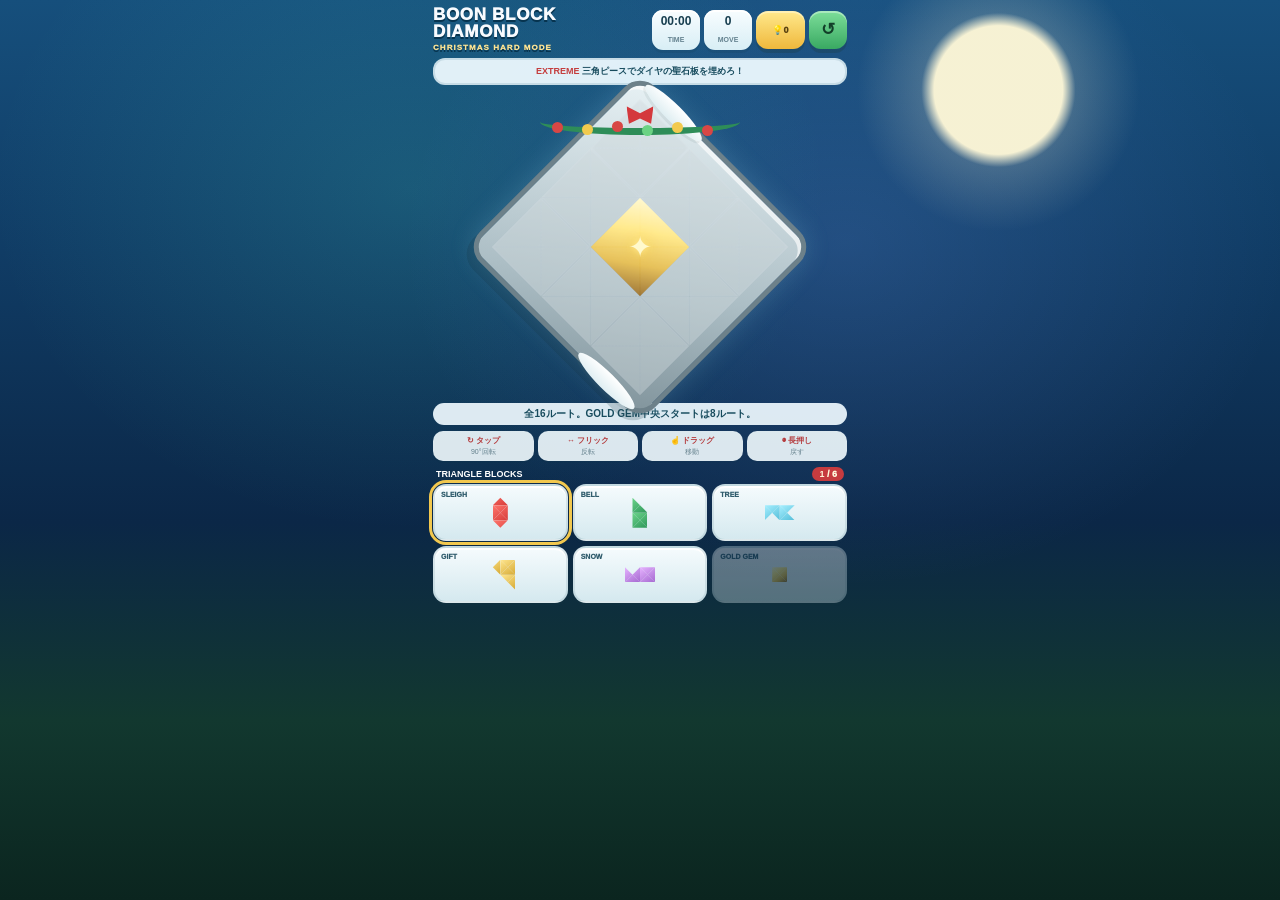
==== boon-block-diamond/index.html @ 9519950f "Add Christmas triangle-cell diamond extreme puzzle mode" ====
<!doctype html>
<html lang="ja">
<head>
<meta charset="utf-8">
<meta name="viewport" content="width=device-width,initial-scale=1,viewport-fit=cover,user-scalable=no">
<meta name="theme-color" content="#0f5f74">
<meta name="apple-mobile-web-app-capable" content="yes">
<meta name="apple-mobile-web-app-status-bar-style" content="black-translucent">
<title>BOON BLOCK DIAMOND — CHRISTMAS HARD</title>
<!-- BOON BLOCK DIAMOND v1: triangle-cell diamond hard mode / Christmas -->
<style>
:root{
 --bg1:#164f7c;--bg2:#0b2747;--green:#1d6543;--red:#d94443;--gold:#f4c94f;
 --ice:#dff7ff;--ink:#173e4f;--muted:#668492;
 --c0:linear-gradient(145deg,#ff766d,#d83d3a);
 --c1:linear-gradient(145deg,#6bd48a,#2f975a);
 --c2:linear-gradient(145deg,#a6efff,#55bed9);
 --c3:linear-gradient(145deg,#ffe68e,#d6aa35);
 --c4:linear-gradient(145deg,#e6b3ff,#a66ad1);
 --core:linear-gradient(145deg,#fff7c9,#ffe578 34%,#e2b63e 68%,#8f6117);
}
*{box-sizing:border-box;-webkit-tap-highlight-color:transparent}
html,body{margin:0;height:100%;overflow:hidden}
body{
 font-family:-apple-system,BlinkMacSystemFont,"Segoe UI",sans-serif;color:#f8fbff;user-select:none;-webkit-user-select:none;
 background:
  radial-gradient(circle at 78% 10%,rgba(255,248,215,.96) 0 5%,rgba(255,248,215,.18) 6%,transparent 11%),
  radial-gradient(ellipse at 32% 21%,rgba(76,232,199,.15),transparent 34%),
  radial-gradient(ellipse at 66% 27%,rgba(120,160,255,.18),transparent 37%),
  linear-gradient(180deg,var(--bg1),#103c65 28%,var(--bg2) 58%,#12382f 80%,#0b251f);
}
.snow{position:fixed;inset:0;z-index:0;pointer-events:none;overflow:hidden}
.flake{position:absolute;top:-8%;color:#fff;text-shadow:0 0 7px rgba(199,244,255,.85);animation:fall linear infinite;opacity:.9}
.flake::before{content:"❄"}
.flake:nth-child(1){left:4%;font-size:12px;animation-duration:8s}
.flake:nth-child(2){left:15%;font-size:8px;animation-duration:11s;animation-delay:-4s}
.flake:nth-child(3){left:28%;font-size:14px;animation-duration:9s;animation-delay:-6s}
.flake:nth-child(4){left:41%;font-size:9px;animation-duration:10s;animation-delay:-2s}
.flake:nth-child(5){left:55%;font-size:13px;animation-duration:8.5s;animation-delay:-5s}
.flake:nth-child(6){left:68%;font-size:8px;animation-duration:12s;animation-delay:-8s}
.flake:nth-child(7){left:81%;font-size:14px;animation-duration:9.6s;animation-delay:-3s}
.flake:nth-child(8){left:93%;font-size:9px;animation-duration:10.8s;animation-delay:-7s}
@keyframes fall{0%{transform:translate3d(0,-12vh,0) rotate(0);opacity:0}12%{opacity:.95}100%{transform:translate3d(24px,112vh,0) rotate(260deg);opacity:.2}}
.app{position:relative;z-index:1;max-width:430px;height:100dvh;margin:auto;padding:calc(7px + env(safe-area-inset-top)) 8px calc(6px + env(safe-area-inset-bottom));display:flex;flex-direction:column;overflow:hidden}
.top{display:flex;align-items:center;justify-content:space-between;gap:7px;flex:0 0 auto}
.brand{font-size:17px;font-weight:1000;letter-spacing:.04em;line-height:.98;text-shadow:0 2px 0 #07344f}
.brand small{display:block;font-size:8px;color:#ffe594;margin-top:4px;letter-spacing:.13em}
.stats{display:flex;gap:4px;align-items:center}
.stat{min-width:48px;padding:4px 6px;text-align:center;border-radius:11px;background:linear-gradient(#f8fdff,#d8eef5);color:var(--ink);box-shadow:inset 0 2px #fff,0 3px 0 rgba(20,56,69,.13)}
.stat b{display:block;font-size:12px}.stat span{font-size:7px;font-weight:900;color:#63818e}
.iconbtn{height:38px;border:0;border-radius:12px;font-weight:1000;box-shadow:inset 0 2px rgba(255,255,255,.35),0 4px 0 rgba(30,47,26,.18)}
#hint{width:49px;background:linear-gradient(#ffe98c,#efb83c);color:#5a4210;font-size:9px}
#reset{width:38px;background:linear-gradient(#7dde9a,#39a962);color:#123f29;font-size:17px}
.quest{margin:6px 0 2px;padding:5px 8px;border-radius:12px;text-align:center;font-size:9px;font-weight:1000;background:rgba(239,250,255,.94);color:#174b5d;border:2px solid rgba(65,118,137,.16);flex:0 0 auto}
.quest b{color:#c43d3d}
.diamond-stage{position:relative;height:315px;flex:0 0 auto;margin-top:2px}
.frame{
 position:absolute;left:50%;top:50%;width:248px;height:248px;transform:translate(-50%,-50%) rotate(45deg);
 border-radius:22px;background:linear-gradient(145deg,#e8f2f5,#acbec5 62%,#81949c);
 border:5px solid #6d818a;box-shadow:inset 0 5px 0 rgba(255,255,255,.65),0 10px 0 rgba(17,46,57,.19),0 0 26px rgba(166,234,255,.18)
}
.frame::before,.frame::after{content:"";position:absolute;width:78px;height:17px;background:linear-gradient(#fff,#dfeef2);border-radius:50%;box-shadow:0 3px 0 rgba(84,105,112,.10)}
.frame::before{left:9px;top:-8px}.frame::after{right:9px;bottom:-8px}
.garland{position:absolute;z-index:3;left:50%;top:20px;width:200px;height:26px;transform:translateX(-50%);border-bottom:7px solid #2e8d58;border-radius:0 0 60% 60%}
.garland::before{content:"";position:absolute;left:12px;top:13px;width:11px;height:11px;border-radius:50%;background:#d84745;box-shadow:30px 2px #f2ca4e,60px -1px #d84745,90px 3px #6bd384,120px 0 #f2ca4e,150px 3px #d84745}
.bow{position:absolute;z-index:4;left:50%;top:17px;width:27px;height:20px;transform:translateX(-50%);background:#d4383c;clip-path:polygon(50% 35%,0 0,9% 88%,50% 62%,91% 88%,100% 0)}
.board{
 --cell:70px;position:absolute;left:50%;top:50%;width:calc(var(--cell)*3);height:calc(var(--cell)*3);
 transform:translate(-50%,-50%) rotate(45deg);touch-action:none;z-index:2
}
.slot,.ghost{position:absolute;width:var(--cell);height:var(--cell);border:0;padding:0;touch-action:none}
.slot{background:rgba(234,247,250,.22);filter:drop-shadow(0 0 1px rgba(62,87,96,.38));transition:filter .12s,transform .12s}
.slot::after{content:"";position:absolute;inset:0;background:rgba(255,255,255,.15);clip-path:inherit}
.slot[data-d="0"],.ghost[data-d="0"]{clip-path:polygon(0 0,100% 0,50% 50%)}
.slot[data-d="1"],.ghost[data-d="1"]{clip-path:polygon(100% 0,100% 100%,50% 50%)}
.slot[data-d="2"],.ghost[data-d="2"]{clip-path:polygon(0 100%,100% 100%,50% 50%)}
.slot[data-d="3"],.ghost[data-d="3"]{clip-path:polygon(0 0,50% 50%,0 100%)}
.slot.filled{filter:drop-shadow(0 2px 1px rgba(28,46,52,.15))}
.slot.good{filter:drop-shadow(0 0 5px #61e9ff) brightness(1.1)}
.slot.bad{filter:drop-shadow(0 0 6px #ff6c61) brightness(1.12)}
.slot.focus{filter:drop-shadow(0 0 7px #ffe16c) brightness(1.18)}
.ghost{z-index:8;opacity:.58;outline:0;filter:drop-shadow(0 0 6px rgba(255,227,109,.55))}
.ghost.bad{filter:drop-shadow(0 0 7px rgba(255,91,78,.75));opacity:.48}
.core-star{position:absolute;z-index:9;display:flex;align-items:center;justify-content:center;width:var(--cell);height:var(--cell);font-size:29px;color:#fff9cd;text-shadow:0 0 6px #ffe894,0 0 15px rgba(255,210,65,.95);transform:rotate(-45deg);pointer-events:auto;touch-action:none}
.board.clearing .slot.filled{background:linear-gradient(145deg,#fff7c9,#ffe578 34%,#e2b63e 68%,#8f6117)!important;animation:gold .48s ease-out forwards;animation-delay:var(--delay)}
.board.clearing .core-star{animation:starburst .8s ease-out forwards}
@keyframes gold{0%{filter:brightness(1)}40%{filter:brightness(1.7)}100%{filter:brightness(1.08)}}
@keyframes starburst{0%{transform:rotate(-45deg) scale(1)}45%{transform:rotate(-45deg) scale(1.6);filter:brightness(1.8)}100%{transform:rotate(-45deg) scale(1.1)}}
.msg{margin-top:-1px;min-height:22px;line-height:18px;text-align:center;font-weight:900;font-size:10px;border-radius:999px;background:rgba(239,250,255,.92);color:#174b5d;padding:2px 8px;flex:0 0 auto;white-space:nowrap;overflow:hidden;text-overflow:ellipsis}
.msg.ok{background:rgba(222,251,229,.94);color:#1d5a3c}.msg.bad{background:rgba(255,228,228,.94);color:#8d3030}
.guide{display:grid;grid-template-columns:repeat(4,1fr);gap:4px;margin:6px 0 4px;flex:0 0 auto}
.guide div{font-size:7px;text-align:center;padding:4px 1px;border-radius:10px;background:rgba(240,250,253,.91);color:#65818d;box-shadow:0 2px 0 rgba(20,58,70,.08)}
.guide b{display:block;font-size:8px;color:#b4393b;margin-bottom:1px}
.tray-head{display:flex;justify-content:space-between;align-items:center;color:#fff;font-size:9px;font-weight:1000;margin:2px 3px 3px;flex:0 0 auto}
.tray-head span{background:#c63b3f;color:#fff8dc;padding:2px 7px;border-radius:999px}
.tray{display:grid;grid-template-columns:repeat(3,1fr);grid-template-rows:repeat(2,57px);gap:5px;flex:0 0 auto}
.piece{position:relative;border:2px solid rgba(76,116,130,.14);border-radius:13px;background:linear-gradient(#f5fbfd,#d5e9ef);box-shadow:inset 0 2px #fff,0 3px 0 rgba(30,64,76,.10);touch-action:none;overflow:hidden}
.piece.selected{outline:3px solid #f2c84f;outline-offset:1px}.piece.placed{opacity:.36}
.piece-name{position:absolute;left:6px;top:5px;font-size:7px;font-weight:1000;color:#315d6d}
.mini{position:relative;margin:auto}.mtri{position:absolute}
.mtri[data-d="0"]{clip-path:polygon(0 0,100% 0,50% 50%)}.mtri[data-d="1"]{clip-path:polygon(100% 0,100% 100%,50% 50%)}.mtri[data-d="2"]{clip-path:polygon(0 100%,100% 100%,50% 50%)}.mtri[data-d="3"]{clip-path:polygon(0 0,50% 50%,0 100%)}
.dragvis{position:fixed;z-index:40;left:0;top:0;transform:translate(-50%,-120%);display:none;pointer-events:none;padding:6px 9px;border-radius:12px;background:rgba(247,252,254,.95);color:#244f60;font-size:10px;font-weight:1000;box-shadow:0 10px 22px rgba(8,30,40,.24)}
.dragvis.show{display:block}
.overlay{position:fixed;z-index:50;inset:0;display:none;align-items:center;justify-content:center;padding:24px;background:rgba(8,34,48,.82);backdrop-filter:blur(4px)}
.overlay.show{display:flex}
.card{width:min(350px,100%);text-align:center;border-radius:26px;padding:24px;background:linear-gradient(#fafdff,#d9edf4);border:4px solid #d94a48;box-shadow:inset 0 4px #fff,0 12px 0 rgba(15,45,57,.14),0 25px 70px rgba(5,28,39,.35)}
.card .star{font-size:62px;color:#f0c64c;text-shadow:0 0 12px #fff2ad,0 0 28px rgba(240,198,76,.7)}
.card h2{margin:0;color:#bd3034;font-size:27px}.card p{color:#315f70;font-weight:900}.card button{width:100%;height:49px;border:0;border-radius:15px;background:linear-gradient(#70d98f,#33a35f);color:#123f29;font-weight:1000;box-shadow:inset 0 3px rgba(255,255,255,.35),0 5px 0 rgba(33,100,61,.24)}
@media(max-width:360px){.diamond-stage{height:292px}.frame{width:225px;height:225px}.board{--cell:64px}.garland{width:180px}.tray{grid-template-rows:repeat(2,53px)}.brand{font-size:15px}.stat{min-width:43px;padding:3px 4px}}
</style>
</head>
<body>
<div class="snow" aria-hidden="true"><i class="flake"></i><i class="flake"></i><i class="flake"></i><i class="flake"></i><i class="flake"></i><i class="flake"></i><i class="flake"></i><i class="flake"></i></div>
<main class="app">
 <header class="top">
  <div class="brand">BOON BLOCK DIAMOND<small>CHRISTMAS HARD MODE</small></div>
  <div class="stats">
   <div class="stat"><b id="time">00:00</b><span>TIME</span></div>
   <div class="stat"><b id="moves">0</b><span>MOVE</span></div>
   <button id="hint" class="iconbtn" type="button">💡<span id="hintCount">0</span></button>
   <button id="reset" class="iconbtn" type="button">↺</button>
  </div>
 </header>
 <div class="quest"><b>EXTREME</b> 三角ピースでダイヤの聖石板を埋めろ！</div>
 <section class="diamond-stage">
  <div class="frame"></div><div class="garland"></div><div class="bow"></div>
  <div id="board" class="board" aria-label="三角セルのダイヤモンドパズル盤"></div>
 </section>
 <div id="msg" class="msg">全16ルート。GOLD GEM中央スタートは8ルート。</div>
 <div class="guide"><div><b>↻ タップ</b>90°回転</div><div><b>↔ フリック</b>反転</div><div><b>☝ ドラッグ</b>移動</div><div><b>◉ 長押し</b>戻す</div></div>
 <div class="tray-head"><strong>TRIANGLE BLOCKS</strong><span><b id="count">1</b> / 6</span></div>
 <section id="tray" class="tray"></section>
</main>
<div id="dragvis" class="dragvis"></div>
<div id="overlay" class="overlay"><div class="card"><div class="star">✦</div><h2>DIAMOND CLEAR!</h2><p id="clearText"></p><button id="again" type="button">もういちど挑戦！</button></div></div>
<script src="solutions.js?v=1"></script>
<script>
(()=> {
const defs={
 A:[[0,0,2],[1,0,0],[1,0,1],[1,0,2],[1,0,3],[2,0,0]],
 B:[[0,0,2],[0,0,3],[1,0,0],[1,0,1],[1,0,2],[1,0,3]],
 C:[[0,0,0],[0,0,1],[0,0,3],[0,1,0],[0,1,2],[0,1,3]],
 D:[[0,0,1],[0,1,0],[0,1,1],[0,1,2],[0,1,3],[1,1,0],[1,1,1]],
 E:[[0,0,1],[0,0,2],[0,0,3],[0,1,0],[0,1,1],[0,1,2],[0,1,3]],
 CORE:[[0,0,0],[0,0,1],[0,0,2],[0,0,3]]
};
const ids=["A","B","C","D","E","CORE"], names={A:"SLEIGH",B:"BELL",C:"TREE",D:"GIFT",E:"SNOW",CORE:"GOLD GEM"};
const symbols={A:"A",B:"B",C:"C",D:"D",E:"E",CORE:"O"};
const colors=["var(--c0)","var(--c1)","var(--c2)","var(--c3)","var(--c4)","var(--core)"];
const SOL=window.BOON_DIAMOND_SOLUTIONS||[];
const $=s=>document.querySelector(s),board=$("#board"),tray=$("#tray"),msg=$("#msg"),dragvis=$("#dragvis");
const timeEl=$("#time"),movesEl=$("#moves"),countEl=$("#count"),hintCountEl=$("#hintCount"),overlay=$("#overlay"),clearText=$("#clearText");
const TAP=10,DRAG=13,FLICK=44,FLICK_T=290,LONG=520,LONG_MOVE=9;
const dmapFlip={0:0,1:3,2:2,3:1};
function norm(s){let mr=Math.min(...s.map(x=>x[0])),mc=Math.min(...s.map(x=>x[1]));return s.map(([r,c,d])=>[r-mr,c-mc,d]).sort((a,b)=>a[0]-b[0]||a[1]-b[1]||a[2]-b[2])}
function rot(s){return norm(s.map(([r,c,d])=>[c,-r,(d+1)%4]))}
function flip(s){return norm(s.map(([r,c,d])=>[r,-c,dmapFlip[d]]))}
function bounds(s){return {h:Math.max(...s.map(x=>x[0]))+1,w:Math.max(...s.map(x=>x[1]))+1}}
function key(cells){return cells.map(([r,c,d])=>((r*3+c)*4+d)).sort((a,b)=>a-b).join(",")}
const pieces={};ids.forEach(id=>pieces[id]={shape:norm(defs[id]),placed:null});pieces.CORE.placed=defs.CORE.map(([r,c,d])=>[r+1,c+1,d]);
let selected="A",moves=0,start=0,timer=null,target=null,gesture=null,drag=null,longTimer=null,hints=0,hintStage=0,hintPlan=null,clearing=false;
function occupied(ignore){let m=new Map();for(const id of ids){if(id===ignore)continue;const p=pieces[id];if(p.placed)for(const x of p.placed)m.set(x.join(","),id)}return m}
function validFor(id,cells){const occ=occupied(id);return cells.length===defs[id].length&&cells.every(([r,c,d])=>r>=0&&r<3&&c>=0&&c<3&&!occ.has([r,c,d].join(",")))}
function absCells(id,anchor,shape=pieces[id].shape){return shape.map(([r,c,d])=>[anchor.r+r,anchor.c+c,d])}
function placementAnchor(cells){return {r:Math.min(...cells.map(x=>x[0])),c:Math.min(...cells.map(x=>x[1]))}}
function setMsg(t,k=""){msg.textContent=t;msg.className="msg"+(k?" "+k:"")}
function fmt(ms){const s=Math.floor(ms/1000),m=Math.floor(s/60);return String(m).padStart(2,"0")+":"+String(s%60).padStart(2,"0")}
function clock(){if(start)return;start=Date.now();timer=setInterval(()=>timeEl.textContent=fmt(Date.now()-start),500)}
function haptic(ms=12){if(navigator.vibrate)navigator.vibrate(ms)}
function boardLocal(x,y){
 const rect=board.getBoundingClientRect(),cx=rect.left+rect.width/2,cy=rect.top+rect.height/2,dx=x-cx,dy=y-cy,s=Math.SQRT1_2;
 const ux=s*dx+s*dy,uy=-s*dx+s*dy,size=board.offsetWidth;
 return {x:ux+size/2,y:uy+size/2,size,cell:size/3}
}
function targetFromPointer(x,y){
 const p=boardLocal(x,y),rr=Math.floor(p.y/p.cell),cc=Math.floor(p.x/p.cell),b=bounds(pieces[selected].shape);
 return {r:rr-Math.floor((b.h-1)/2),c:cc-Math.floor((b.w-1)/2)}
}
function nearBoard(x,y){const r=document.querySelector(".diamond-stage").getBoundingClientRect();return x>=r.left&&x<=r.right&&y>=r.top&&y<=r.bottom}
function triClip(el,d){el.dataset.d=d}
function renderBoard(){
 board.innerHTML="";
 const occ=occupied();
 for(let r=0;r<3;r++)for(let c=0;c<3;c++)for(let d=0;d<4;d++){
  const id=occ.get([r,c,d].join(",")),b=document.createElement("button");b.type="button";b.className="slot";triClip(b,d);
  b.style.left="calc(var(--cell) * "+c+")";b.style.top="calc(var(--cell) * "+r+")";
  if(id){b.classList.add("filled");b.style.background=colors[ids.indexOf(id)];if(clearing)b.style.setProperty("--delay",(((r*3+c)*4+d)*22)+"ms");
   if(hintPlan&&hintStage){if(hintPlan.good.includes(id))b.classList.add("good");if(hintPlan.bad.includes(id))b.classList.add("bad");if(hintPlan.focus===id)b.classList.add("focus")}
   b.addEventListener("pointerdown",e=>begin(id,e));
  }
  board.appendChild(b);
 }
 if(pieces.CORE.placed){
  const a=placementAnchor(pieces.CORE.placed),s=document.createElement("div");s.className="core-star";s.textContent="✦";
  s.style.left="calc(var(--cell) * "+a.c+")";s.style.top="calc(var(--cell) * "+a.r+")";s.addEventListener("pointerdown",e=>begin("CORE",e));board.appendChild(s)
 }
 if(drag&&target){
  const cells=absCells(selected,target),ok=validFor(selected,cells);
  for(const [r,c,d] of cells){if(r<0||r>2||c<0||c>2)continue;const g=document.createElement("div");g.className="ghost"+(ok?"":" bad");triClip(g,d);g.style.left="calc(var(--cell) * "+c+")";g.style.top="calc(var(--cell) * "+r+")";g.style.background=colors[ids.indexOf(selected)];board.appendChild(g)}
 }
 if(hintPlan&&hintStage>=2&&hintPlan.cells){
  for(const [r,c,d] of hintPlan.cells){const g=document.createElement("div");g.className="ghost";triClip(g,d);g.style.left="calc(var(--cell) * "+c+")";g.style.top="calc(var(--cell) * "+r+")";g.style.background=colors[ids.indexOf(hintPlan.focus)];board.appendChild(g)}
 }
 if(clearing)board.classList.add("clearing");else board.classList.remove("clearing")
}
function mini(shape,color){
 const b=bounds(shape),scale=15,wrap=document.createElement("div");wrap.className="mini";wrap.style.width=(b.w*scale)+"px";wrap.style.height=(b.h*scale)+"px";
 for(const [r,c,d] of shape){const x=document.createElement("span");x.className="mtri";x.dataset.d=d;x.style.width=scale+"px";x.style.height=scale+"px";x.style.left=(c*scale)+"px";x.style.top=(r*scale)+"px";x.style.background=color;wrap.appendChild(x)}return wrap
}
function renderTray(){
 tray.innerHTML="";
 ids.forEach((id,i)=>{const b=document.createElement("button");b.type="button";b.className="piece"+(id===selected?" selected":"")+(pieces[id].placed?" placed":"");
  const n=document.createElement("span");n.className="piece-name";n.textContent=names[id];b.appendChild(n);b.appendChild(mini(pieces[id].shape,colors[i]));b.addEventListener("pointerdown",e=>begin(id,e));tray.appendChild(b)});
 countEl.textContent=ids.filter(id=>pieces[id].placed).length
}
function render(){renderBoard();renderTray()}
function solutionCells(sol,id){const ch=symbols[id],out=[];for(let i=0;i<36;i++)if(sol[i]===ch){const q=Math.floor(i/4),d=i%4;out.push([Math.floor(q/3),q%3,d])}return out}
function pieceMatches(sol,id){const p=pieces[id];if(!p.placed)return true;const s=new Set(solutionCells(sol,id).map(x=>x.join(",")));return p.placed.every(x=>s.has(x.join(",")))}
function matching(fixed){return SOL.filter(s=>fixed.every(id=>pieceMatches(s,id)))}
function choose(cands,choices){let best=null;for(const id of choices){const map=new Map();for(const s of cands){const cells=solutionCells(s,id),k=key(cells);if(!map.has(k))map.set(k,{cells,count:0});map.get(k).count++}let top=null;for(const g of map.values())if(!top||g.count>top.count)top=g;if(!best||map.size<best.n||(map.size===best.n&&top.count>best.top.count))best={id,n:map.size,top}}return best}
function makeHint(){
 const fixed=ids.filter(id=>pieces[id].placed),m=matching(fixed);
 if(m.length){const choices=ids.filter(id=>!pieces[id].placed);const pick=choices.length?choose(m,choices):null;return {good:fixed,bad:[],focus:pick?pick.id:null,cells:pick?pick.top.cells:null,count:m.length}}
 let best=null;
 for(const s of SOL){const good=[],bad=[];for(const id of fixed)(pieceMatches(s,id)?good:bad).push(id);if(!best||good.length>best.good.length)best={s,good,bad}}
 if(!best)return null;const choices=best.bad.length?best.bad:ids.filter(id=>!pieces[id].placed),focus=choices[0];return {good:best.good,bad:best.bad,focus,cells:solutionCells(best.s,focus),count:1}
}
function useHint(){
 if(!SOL.length)return setMsg("ヒントDBを読み込めない","bad");
 if(!hintPlan||hintStage>=2){hintPlan=makeHint();hintStage=0}hintStage++;hints++;hintCountEl.textContent=hints;render();
 if(hintPlan.bad.length)setMsg(hintStage===1?"赤いピースを動かして道を戻そう":"黄色の場所に "+names[hintPlan.focus]+" を置こう","bad");
 else setMsg(hintStage===1?"水色はOK。次は "+names[hintPlan.focus]:"ここ！ "+names[hintPlan.focus]+" の正解候補","ok")
}
function clearHint(){hintPlan=null;hintStage=0}
function transform(id,kind){
 clearHint();selected=id;if(id==="CORE"){setMsg("GOLD GEMは回転不要。ドラッグで動かせるよ","ok");render();return}
 const p=pieces[id],next=kind==="rot"?rot(p.shape):flip(p.shape);
 if(p.placed){const a=placementAnchor(p.placed),cells=absCells(id,a,next);if(!validFor(id,cells)){setMsg("そこでは回せないよ","bad");haptic(18);return}p.shape=next;p.placed=cells}else p.shape=next;
 render();setMsg(kind==="rot"?"くるっ！ 90°回転":"ひっくり返した！","ok");haptic()
}
function begin(id,e){
 if(e.pointerType==="mouse"&&e.button!==0)return;e.preventDefault();selected=id;target=null;
 gesture={id,pid:e.pointerId,x:e.clientX,y:e.clientY,lx:e.clientX,ly:e.clientY,t:performance.now(),dragging:false,orig:pieces[id].placed?pieces[id].placed.map(x=>[...x]):null};
 if(pieces[id].placed){longTimer=setTimeout(()=>{if(gesture&&!gesture.dragging){pieces[id].placed=null;gesture=null;clearHint();render();setMsg(names[id]+" をトレイへ戻した","ok");haptic(18)}},LONG)}
 renderTray()
}
function startDrag(){
 if(!gesture||gesture.dragging)return;clearTimeout(longTimer);longTimer=null;clearHint();gesture.dragging=true;selected=gesture.id;if(pieces[selected].placed)pieces[selected].placed=null;drag={id:selected};dragvis.textContent=names[selected];dragvis.classList.add("show");render()
}
function move(e){
 if(!gesture||e.pointerId!==gesture.pid)return;e.preventDefault();gesture.lx=e.clientX;gesture.ly=e.clientY;
 const dx=e.clientX-gesture.x,dy=e.clientY-gesture.y,dist=Math.hypot(dx,dy);if(dist>LONG_MOVE){clearTimeout(longTimer);longTimer=null}
 if(!gesture.dragging&&dist>=DRAG)startDrag();
 if(gesture&&gesture.dragging){dragvis.style.left=e.clientX+"px";dragvis.style.top=e.clientY+"px";target=nearBoard(e.clientX,e.clientY)?targetFromPointer(e.clientX,e.clientY):null;renderBoard()}
}
function finish(e){
 if(!gesture||e.pointerId!==gesture.pid)return;clearTimeout(longTimer);longTimer=null;
 const g=gesture,dx=e.clientX-g.x,dy=e.clientY-g.y,dist=Math.hypot(dx,dy),dt=performance.now()-g.t,isFlick=Math.abs(dx)>=FLICK&&dt<=FLICK_T&&Math.abs(dx)>Math.abs(dy)*1.4;
 if(isFlick){if(g.orig)pieces[g.id].placed=g.orig;gesture=null;drag=null;dragvis.classList.remove("show");target=null;transform(g.id,"flip");return}
 if(g.dragging){
  const cells=target?absCells(g.id,target):null;
  if(cells&&validFor(g.id,cells)){clock();pieces[g.id].placed=cells;moves++;movesEl.textContent=moves;haptic(18);setMsg("カチャッ！","ok")}
  else{if(g.orig)pieces[g.id].placed=g.orig;setMsg(cells?"そこには入らない":"元の場所に戻した",cells?"bad":"")}
  gesture=null;drag=null;target=null;dragvis.classList.remove("show");render();
  checkClear();return
 }
 gesture=null;if(dist<=TAP)transform(g.id,"rot")
}
function checkClear(){
 if(ids.every(id=>pieces[id].placed)&&occupied().size===36){
  clearInterval(timer);if(start)timeEl.textContent=fmt(Date.now()-start);clearing=true;render();setMsg("カチャッ！ ダイヤの聖石板が黄金化！","ok");haptic(40);
  clearText.textContent="TIME "+timeEl.textContent+" / MOVE "+moves+" / HINT "+hints;
  setTimeout(()=>overlay.classList.add("show"),1100)
 }
}
function reset(){
 clearInterval(timer);clearTimeout(longTimer);timer=null;start=0;moves=0;hints=0;clearing=false;gesture=null;drag=null;target=null;clearHint();
 timeEl.textContent="00:00";movesEl.textContent="0";hintCountEl.textContent="0";overlay.classList.remove("show");dragvis.classList.remove("show");
 ids.forEach(id=>{pieces[id].shape=norm(defs[id]);pieces[id].placed=null});pieces.CORE.placed=defs.CORE.map(([r,c,d])=>[r+1,c+1,d]);selected="A";render();setMsg("激ムズ：全16ルート / GOLD GEM中央なら8ルート")
}
window.addEventListener("pointermove",move,{passive:false});window.addEventListener("pointerup",finish);window.addEventListener("pointercancel",e=>{if(gesture&&e.pointerId===gesture.pid){if(gesture.orig)pieces[gesture.id].placed=gesture.orig;gesture=null;drag=null;target=null;dragvis.classList.remove("show");render()}});
$("#hint").onclick=useHint;$("#reset").onclick=reset;$("#again").onclick=reset;
render();
})();
</script>
</body>
</html>
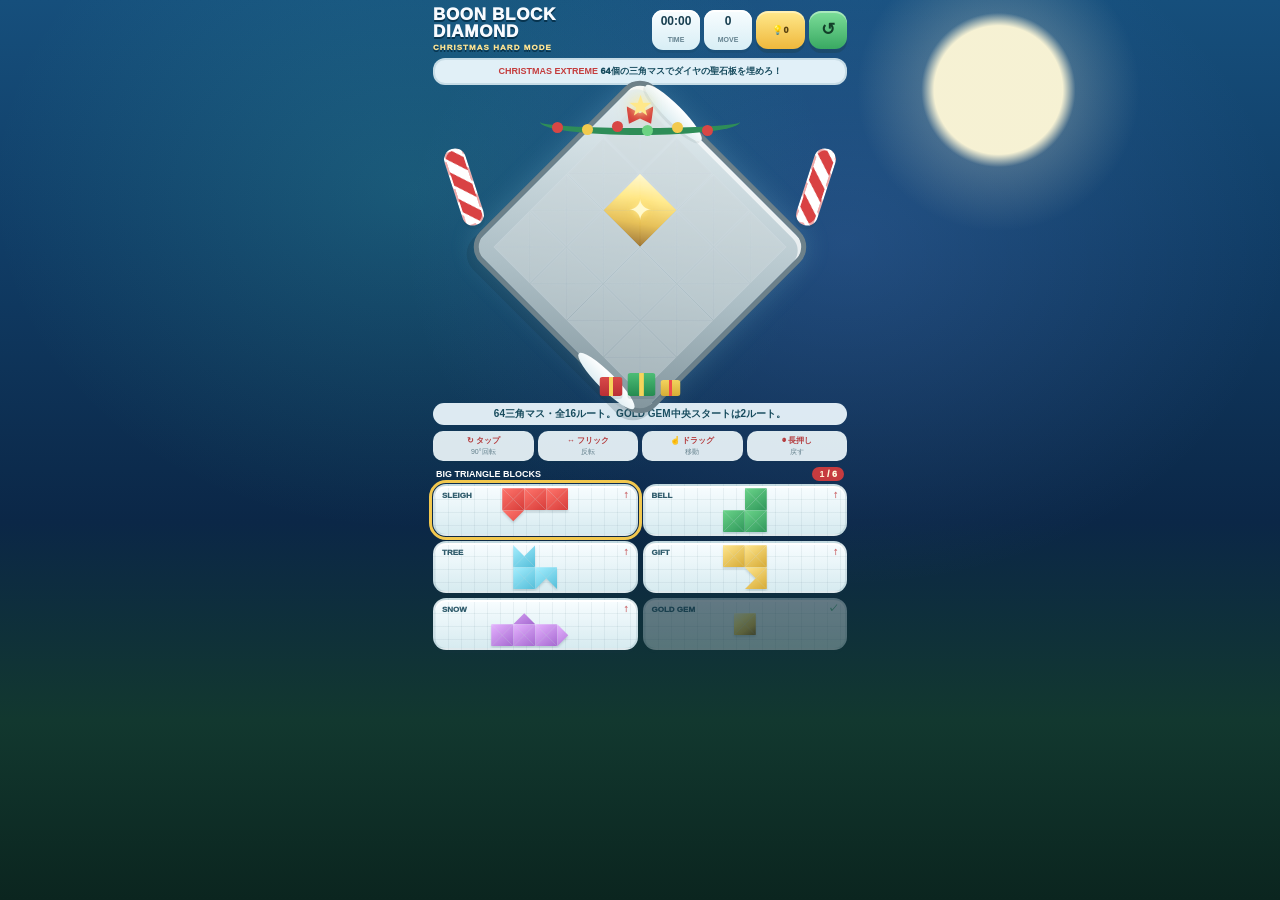
==== commit 1201d1d9: "Upgrade diamond mode to 64 triangle cells and clearer Christmas block tray" ====
--- a/boon-block-diamond/index.html
+++ b/boon-block-diamond/index.html
@@ -7,7 +7,7 @@
 <meta name="apple-mobile-web-app-capable" content="yes">
 <meta name="apple-mobile-web-app-status-bar-style" content="black-translucent">
 <title>BOON BLOCK DIAMOND — CHRISTMAS HARD</title>
-<!-- BOON BLOCK DIAMOND v1: triangle-cell diamond hard mode / Christmas -->
+<!-- BOON BLOCK DIAMOND v2: 64 triangle cells / MAX Christmas extreme -->
 <style>
 :root{
  --bg1:#164f7c;--bg2:#0b2747;--green:#1d6543;--red:#d94443;--gold:#f4c94f;
@@ -63,9 +63,17 @@
 .frame::before{left:9px;top:-8px}.frame::after{right:9px;bottom:-8px}
 .garland{position:absolute;z-index:3;left:50%;top:20px;width:200px;height:26px;transform:translateX(-50%);border-bottom:7px solid #2e8d58;border-radius:0 0 60% 60%}
 .garland::before{content:"";position:absolute;left:12px;top:13px;width:11px;height:11px;border-radius:50%;background:#d84745;box-shadow:30px 2px #f2ca4e,60px -1px #d84745,90px 3px #6bd384,120px 0 #f2ca4e,150px 3px #d84745}
+.diamond-stage::before,.diamond-stage::after{content:"";position:absolute;z-index:1;top:58px;width:18px;height:76px;border-radius:16px;background:repeating-linear-gradient(45deg,#fff 0 10px,#d94243 10px 20px);border:2px solid rgba(255,255,255,.55);box-shadow:0 4px 0 rgba(30,57,66,.12)}
+.diamond-stage::before{left:20px;transform:rotate(-18deg)}
+.diamond-stage::after{right:20px;transform:rotate(18deg)}
+.xmas-star-top{position:absolute;z-index:6;left:50%;top:0;transform:translateX(-50%);font-size:25px;color:#ffe88a;text-shadow:0 0 8px #fff3b2,0 0 18px rgba(255,215,72,.75)}
+.xmas-gifts{position:absolute;z-index:3;bottom:8px;left:50%;transform:translateX(-50%);display:flex;gap:5px;align-items:end}
+.xmas-gifts i{display:block;width:23px;height:19px;border-radius:3px;background:linear-gradient(90deg,transparent 42%,#f5d45b 43% 57%,transparent 58%),linear-gradient(#d84a49,#b92f34);box-shadow:0 3px 0 rgba(23,54,64,.12)}
+.xmas-gifts i:nth-child(2){width:28px;height:23px;background:linear-gradient(90deg,transparent 42%,#f5d45b 43% 57%,transparent 58%),linear-gradient(#4dbd76,#258b50)}
+.xmas-gifts i:nth-child(3){width:20px;height:16px;background:linear-gradient(90deg,transparent 42%,#ef4c4a 43% 57%,transparent 58%),linear-gradient(#f3d35e,#d6ad36)}
 .bow{position:absolute;z-index:4;left:50%;top:17px;width:27px;height:20px;transform:translateX(-50%);background:#d4383c;clip-path:polygon(50% 35%,0 0,9% 88%,50% 62%,91% 88%,100% 0)}
 .board{
- --cell:70px;position:absolute;left:50%;top:50%;width:calc(var(--cell)*3);height:calc(var(--cell)*3);
+ --cell:52px;position:absolute;left:50%;top:50%;width:calc(var(--cell)*4);height:calc(var(--cell)*4);
  transform:translate(-50%,-50%) rotate(45deg);touch-action:none;z-index:2
 }
 .slot,.ghost{position:absolute;width:var(--cell);height:var(--cell);border:0;padding:0;touch-action:none}
@@ -93,11 +101,18 @@
 .guide b{display:block;font-size:8px;color:#b4393b;margin-bottom:1px}
 .tray-head{display:flex;justify-content:space-between;align-items:center;color:#fff;font-size:9px;font-weight:1000;margin:2px 3px 3px;flex:0 0 auto}
 .tray-head span{background:#c63b3f;color:#fff8dc;padding:2px 7px;border-radius:999px}
-.tray{display:grid;grid-template-columns:repeat(3,1fr);grid-template-rows:repeat(2,57px);gap:5px;flex:0 0 auto}
-.piece{position:relative;border:2px solid rgba(76,116,130,.14);border-radius:13px;background:linear-gradient(#f5fbfd,#d5e9ef);box-shadow:inset 0 2px #fff,0 3px 0 rgba(30,64,76,.10);touch-action:none;overflow:hidden}
+.tray{display:grid;grid-template-columns:repeat(2,1fr);grid-template-rows:repeat(3,52px);gap:5px;flex:0 0 auto}
+.piece{position:relative;border:2px solid rgba(76,116,130,.14);border-radius:13px;background:
+ linear-gradient(90deg,rgba(70,112,126,.08) 1px,transparent 1px),
+ linear-gradient(rgba(70,112,126,.08) 1px,transparent 1px),
+ linear-gradient(#f8fdff,#d7ebf0);
+ background-size:13px 13px,13px 13px,auto;
+ box-shadow:inset 0 2px #fff,0 3px 0 rgba(30,64,76,.10);touch-action:none;overflow:hidden}
 .piece.selected{outline:3px solid #f2c84f;outline-offset:1px}.piece.placed{opacity:.36}
-.piece-name{position:absolute;left:6px;top:5px;font-size:7px;font-weight:1000;color:#315d6d}
-.mini{position:relative;margin:auto}.mtri{position:absolute}
+.piece-name{position:absolute;left:7px;top:5px;font-size:8px;font-weight:1000;color:#315d6d;z-index:3}
+.piece::after{content:"↑";position:absolute;right:7px;top:3px;font-size:10px;font-weight:1000;color:#bf3a3d;opacity:.75}
+.piece.placed::after{content:"✓";color:#2b9e58}
+.mini{position:relative;margin:auto;filter:drop-shadow(0 2px 1px rgba(38,67,77,.18))}.mtri{position:absolute}
 .mtri[data-d="0"]{clip-path:polygon(0 0,100% 0,50% 50%)}.mtri[data-d="1"]{clip-path:polygon(100% 0,100% 100%,50% 50%)}.mtri[data-d="2"]{clip-path:polygon(0 100%,100% 100%,50% 50%)}.mtri[data-d="3"]{clip-path:polygon(0 0,50% 50%,0 100%)}
 .dragvis{position:fixed;z-index:40;left:0;top:0;transform:translate(-50%,-120%);display:none;pointer-events:none;padding:6px 9px;border-radius:12px;background:rgba(247,252,254,.95);color:#244f60;font-size:10px;font-weight:1000;box-shadow:0 10px 22px rgba(8,30,40,.24)}
 .dragvis.show{display:block}
@@ -106,7 +121,7 @@
 .card{width:min(350px,100%);text-align:center;border-radius:26px;padding:24px;background:linear-gradient(#fafdff,#d9edf4);border:4px solid #d94a48;box-shadow:inset 0 4px #fff,0 12px 0 rgba(15,45,57,.14),0 25px 70px rgba(5,28,39,.35)}
 .card .star{font-size:62px;color:#f0c64c;text-shadow:0 0 12px #fff2ad,0 0 28px rgba(240,198,76,.7)}
 .card h2{margin:0;color:#bd3034;font-size:27px}.card p{color:#315f70;font-weight:900}.card button{width:100%;height:49px;border:0;border-radius:15px;background:linear-gradient(#70d98f,#33a35f);color:#123f29;font-weight:1000;box-shadow:inset 0 3px rgba(255,255,255,.35),0 5px 0 rgba(33,100,61,.24)}
-@media(max-width:360px){.diamond-stage{height:292px}.frame{width:225px;height:225px}.board{--cell:64px}.garland{width:180px}.tray{grid-template-rows:repeat(2,53px)}.brand{font-size:15px}.stat{min-width:43px;padding:3px 4px}}
+@media(max-width:360px){.diamond-stage{height:292px}.frame{width:225px;height:225px}.board{--cell:47px}.garland{width:180px}.tray{grid-template-rows:repeat(3,48px)}.brand{font-size:15px}.stat{min-width:43px;padding:3px 4px}}
 </style>
 </head>
 <body>
@@ -121,27 +136,28 @@
    <button id="reset" class="iconbtn" type="button">↺</button>
   </div>
  </header>
- <div class="quest"><b>EXTREME</b> 三角ピースでダイヤの聖石板を埋めろ！</div>
+ <div class="quest"><b>CHRISTMAS EXTREME</b> 64個の三角マスでダイヤの聖石板を埋めろ！</div>
  <section class="diamond-stage">
-  <div class="frame"></div><div class="garland"></div><div class="bow"></div>
+  <div class="frame"></div><div class="garland"></div><div class="bow"></div><div class="xmas-star-top">★</div>
+  <div class="xmas-gifts" aria-hidden="true"><i></i><i></i><i></i></div>
   <div id="board" class="board" aria-label="三角セルのダイヤモンドパズル盤"></div>
  </section>
- <div id="msg" class="msg">全16ルート。GOLD GEM中央スタートは8ルート。</div>
+ <div id="msg" class="msg">64三角マス・全16ルート。GOLD GEM中央スタートは2ルート。</div>
  <div class="guide"><div><b>↻ タップ</b>90°回転</div><div><b>↔ フリック</b>反転</div><div><b>☝ ドラッグ</b>移動</div><div><b>◉ 長押し</b>戻す</div></div>
- <div class="tray-head"><strong>TRIANGLE BLOCKS</strong><span><b id="count">1</b> / 6</span></div>
+ <div class="tray-head"><strong>BIG TRIANGLE BLOCKS</strong><span><b id="count">1</b> / 6</span></div>
  <section id="tray" class="tray"></section>
 </main>
 <div id="dragvis" class="dragvis"></div>
-<div id="overlay" class="overlay"><div class="card"><div class="star">✦</div><h2>DIAMOND CLEAR!</h2><p id="clearText"></p><button id="again" type="button">もういちど挑戦！</button></div></div>
-<script src="solutions.js?v=1"></script>
+<div id="overlay" class="overlay"><div class="card"><div class="star">✦</div><h2>MERRY DIAMOND CHRISTMAS!</h2><p id="clearText"></p><button id="again" type="button">もういちど挑戦！</button></div></div>
+<script src="solutions.js?v=2"></script>
 <script>
 (()=> {
 const defs={
- A:[[0,0,2],[1,0,0],[1,0,1],[1,0,2],[1,0,3],[2,0,0]],
- B:[[0,0,2],[0,0,3],[1,0,0],[1,0,1],[1,0,2],[1,0,3]],
- C:[[0,0,0],[0,0,1],[0,0,3],[0,1,0],[0,1,2],[0,1,3]],
- D:[[0,0,1],[0,1,0],[0,1,1],[0,1,2],[0,1,3],[1,1,0],[1,1,1]],
- E:[[0,0,1],[0,0,2],[0,0,3],[0,1,0],[0,1,1],[0,1,2],[0,1,3]],
+ A:[[0,0,0],[0,0,1],[0,0,2],[0,0,3],[0,1,0],[0,1,1],[0,1,2],[0,1,3],[0,2,0],[0,2,1],[0,2,2],[0,2,3],[1,0,0]],
+ B:[[0,1,0],[0,1,1],[0,1,2],[0,1,3],[1,0,0],[1,0,1],[1,0,2],[1,0,3],[1,1,0],[1,1,1],[1,1,2],[1,1,3]],
+ C:[[0,0,1],[0,0,2],[0,0,3],[1,0,0],[1,0,1],[1,0,2],[1,0,3],[1,1,0],[1,1,1],[1,1,3]],
+ D:[[0,0,0],[0,0,1],[0,0,2],[0,0,3],[0,1,0],[0,1,1],[0,1,2],[0,1,3],[1,1,0],[1,1,1],[1,1,2]],
+ E:[[0,1,2],[1,0,0],[1,0,1],[1,0,2],[1,0,3],[1,1,0],[1,1,1],[1,1,2],[1,1,3],[1,2,0],[1,2,1],[1,2,2],[1,2,3],[1,3,3]],
  CORE:[[0,0,0],[0,0,1],[0,0,2],[0,0,3]]
 };
 const ids=["A","B","C","D","E","CORE"], names={A:"SLEIGH",B:"BELL",C:"TREE",D:"GIFT",E:"SNOW",CORE:"GOLD GEM"};
@@ -160,7 +176,7 @@
 const pieces={};ids.forEach(id=>pieces[id]={shape:norm(defs[id]),placed:null});pieces.CORE.placed=defs.CORE.map(([r,c,d])=>[r+1,c+1,d]);
 let selected="A",moves=0,start=0,timer=null,target=null,gesture=null,drag=null,longTimer=null,hints=0,hintStage=0,hintPlan=null,clearing=false;
 function occupied(ignore){let m=new Map();for(const id of ids){if(id===ignore)continue;const p=pieces[id];if(p.placed)for(const x of p.placed)m.set(x.join(","),id)}return m}
-function validFor(id,cells){const occ=occupied(id);return cells.length===defs[id].length&&cells.every(([r,c,d])=>r>=0&&r<3&&c>=0&&c<3&&!occ.has([r,c,d].join(",")))}
+function validFor(id,cells){const occ=occupied(id);return cells.length===defs[id].length&&cells.every(([r,c,d])=>r>=0&&r<4&&c>=0&&c<4&&!occ.has([r,c,d].join(",")))}
 function absCells(id,anchor,shape=pieces[id].shape){return shape.map(([r,c,d])=>[anchor.r+r,anchor.c+c,d])}
 function placementAnchor(cells){return {r:Math.min(...cells.map(x=>x[0])),c:Math.min(...cells.map(x=>x[1]))}}
 function setMsg(t,k=""){msg.textContent=t;msg.className="msg"+(k?" "+k:"")}
@@ -170,7 +186,7 @@
 function boardLocal(x,y){
  const rect=board.getBoundingClientRect(),cx=rect.left+rect.width/2,cy=rect.top+rect.height/2,dx=x-cx,dy=y-cy,s=Math.SQRT1_2;
  const ux=s*dx+s*dy,uy=-s*dx+s*dy,size=board.offsetWidth;
- return {x:ux+size/2,y:uy+size/2,size,cell:size/3}
+ return {x:ux+size/2,y:uy+size/2,size,cell:size/4}
 }
 function targetFromPointer(x,y){
  const p=boardLocal(x,y),rr=Math.floor(p.y/p.cell),cc=Math.floor(p.x/p.cell),b=bounds(pieces[selected].shape);
@@ -181,7 +197,7 @@
 function renderBoard(){
  board.innerHTML="";
  const occ=occupied();
- for(let r=0;r<3;r++)for(let c=0;c<3;c++)for(let d=0;d<4;d++){
+ for(let r=0;r<4;r++)for(let c=0;c<4;c++)for(let d=0;d<4;d++){
   const id=occ.get([r,c,d].join(",")),b=document.createElement("button");b.type="button";b.className="slot";triClip(b,d);
   b.style.left="calc(var(--cell) * "+c+")";b.style.top="calc(var(--cell) * "+r+")";
   if(id){b.classList.add("filled");b.style.background=colors[ids.indexOf(id)];if(clearing)b.style.setProperty("--delay",(((r*3+c)*4+d)*22)+"ms");
@@ -196,7 +212,7 @@
  }
  if(drag&&target){
   const cells=absCells(selected,target),ok=validFor(selected,cells);
-  for(const [r,c,d] of cells){if(r<0||r>2||c<0||c>2)continue;const g=document.createElement("div");g.className="ghost"+(ok?"":" bad");triClip(g,d);g.style.left="calc(var(--cell) * "+c+")";g.style.top="calc(var(--cell) * "+r+")";g.style.background=colors[ids.indexOf(selected)];board.appendChild(g)}
+  for(const [r,c,d] of cells){if(r<0||r>3||c<0||c>3)continue;const g=document.createElement("div");g.className="ghost"+(ok?"":" bad");triClip(g,d);g.style.left="calc(var(--cell) * "+c+")";g.style.top="calc(var(--cell) * "+r+")";g.style.background=colors[ids.indexOf(selected)];board.appendChild(g)}
  }
  if(hintPlan&&hintStage>=2&&hintPlan.cells){
   for(const [r,c,d] of hintPlan.cells){const g=document.createElement("div");g.className="ghost";triClip(g,d);g.style.left="calc(var(--cell) * "+c+")";g.style.top="calc(var(--cell) * "+r+")";g.style.background=colors[ids.indexOf(hintPlan.focus)];board.appendChild(g)}
@@ -204,7 +220,7 @@
  if(clearing)board.classList.add("clearing");else board.classList.remove("clearing")
 }
 function mini(shape,color){
- const b=bounds(shape),scale=15,wrap=document.createElement("div");wrap.className="mini";wrap.style.width=(b.w*scale)+"px";wrap.style.height=(b.h*scale)+"px";
+ const b=bounds(shape),scale=22,wrap=document.createElement("div");wrap.className="mini";wrap.style.width=(b.w*scale)+"px";wrap.style.height=(b.h*scale)+"px";
  for(const [r,c,d] of shape){const x=document.createElement("span");x.className="mtri";x.dataset.d=d;x.style.width=scale+"px";x.style.height=scale+"px";x.style.left=(c*scale)+"px";x.style.top=(r*scale)+"px";x.style.background=color;wrap.appendChild(x)}return wrap
 }
 function renderTray(){
@@ -214,7 +230,7 @@
  countEl.textContent=ids.filter(id=>pieces[id].placed).length
 }
 function render(){renderBoard();renderTray()}
-function solutionCells(sol,id){const ch=symbols[id],out=[];for(let i=0;i<36;i++)if(sol[i]===ch){const q=Math.floor(i/4),d=i%4;out.push([Math.floor(q/3),q%3,d])}return out}
+function solutionCells(sol,id){const ch=symbols[id],out=[];for(let i=0;i<64;i++)if(sol[i]===ch){const q=Math.floor(i/4),d=i%4;out.push([Math.floor(q/4),q%4,d])}return out}
 function pieceMatches(sol,id){const p=pieces[id];if(!p.placed)return true;const s=new Set(solutionCells(sol,id).map(x=>x.join(",")));return p.placed.every(x=>s.has(x.join(",")))}
 function matching(fixed){return SOL.filter(s=>fixed.every(id=>pieceMatches(s,id)))}
 function choose(cands,choices){let best=null;for(const id of choices){const map=new Map();for(const s of cands){const cells=solutionCells(s,id),k=key(cells);if(!map.has(k))map.set(k,{cells,count:0});map.get(k).count++}let top=null;for(const g of map.values())if(!top||g.count>top.count)top=g;if(!best||map.size<best.n||(map.size===best.n&&top.count>best.top.count))best={id,n:map.size,top}}return best}
@@ -267,7 +283,7 @@
  gesture=null;if(dist<=TAP)transform(g.id,"rot")
 }
 function checkClear(){
- if(ids.every(id=>pieces[id].placed)&&occupied().size===36){
+ if(ids.every(id=>pieces[id].placed)&&occupied().size===64){
   clearInterval(timer);if(start)timeEl.textContent=fmt(Date.now()-start);clearing=true;render();setMsg("カチャッ！ ダイヤの聖石板が黄金化！","ok");haptic(40);
   clearText.textContent="TIME "+timeEl.textContent+" / MOVE "+moves+" / HINT "+hints;
   setTimeout(()=>overlay.classList.add("show"),1100)
@@ -276,7 +292,7 @@
 function reset(){
  clearInterval(timer);clearTimeout(longTimer);timer=null;start=0;moves=0;hints=0;clearing=false;gesture=null;drag=null;target=null;clearHint();
  timeEl.textContent="00:00";movesEl.textContent="0";hintCountEl.textContent="0";overlay.classList.remove("show");dragvis.classList.remove("show");
- ids.forEach(id=>{pieces[id].shape=norm(defs[id]);pieces[id].placed=null});pieces.CORE.placed=defs.CORE.map(([r,c,d])=>[r+1,c+1,d]);selected="A";render();setMsg("激ムズ：全16ルート / GOLD GEM中央なら8ルート")
+ ids.forEach(id=>{pieces[id].shape=norm(defs[id]);pieces[id].placed=null});pieces.CORE.placed=defs.CORE.map(([r,c,d])=>[r+1,c+1,d]);selected="A";render();setMsg("激ムズ：64三角マス / 全16ルート / GOLD GEM中央なら2ルート")
 }
 window.addEventListener("pointermove",move,{passive:false});window.addEventListener("pointerup",finish);window.addEventListener("pointercancel",e=>{if(gesture&&e.pointerId===gesture.pid){if(gesture.orig)pieces[gesture.id].placed=gesture.orig;gesture=null;drag=null;target=null;dragvis.classList.remove("show");render()}});
 $("#hint").onclick=useHint;$("#reset").onclick=reset;$("#again").onclick=reset;
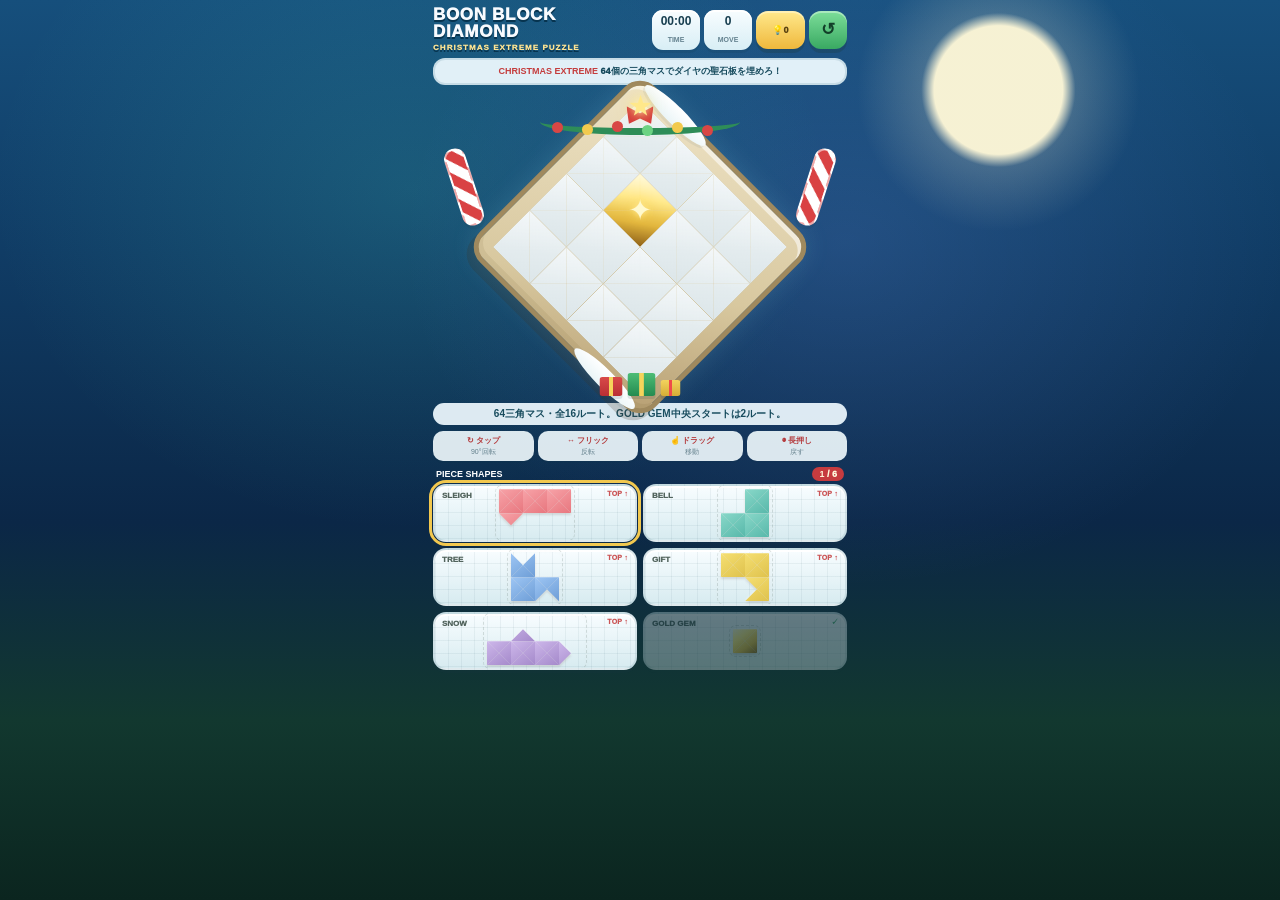
==== commit b081e1bd: "Improve diamond puzzle readability with physical puzzle-inspired layout" ====
--- a/boon-block-diamond/index.html
+++ b/boon-block-diamond/index.html
@@ -7,16 +7,16 @@
 <meta name="apple-mobile-web-app-capable" content="yes">
 <meta name="apple-mobile-web-app-status-bar-style" content="black-translucent">
 <title>BOON BLOCK DIAMOND — CHRISTMAS HARD</title>
-<!-- BOON BLOCK DIAMOND v2: 64 triangle cells / MAX Christmas extreme -->
+<!-- BOON BLOCK DIAMOND v3: reference-inspired readable physical puzzle / Christmas extreme -->
 <style>
 :root{
  --bg1:#164f7c;--bg2:#0b2747;--green:#1d6543;--red:#d94443;--gold:#f4c94f;
  --ice:#dff7ff;--ink:#173e4f;--muted:#668492;
- --c0:linear-gradient(145deg,#ff766d,#d83d3a);
- --c1:linear-gradient(145deg,#6bd48a,#2f975a);
- --c2:linear-gradient(145deg,#a6efff,#55bed9);
- --c3:linear-gradient(145deg,#ffe68e,#d6aa35);
- --c4:linear-gradient(145deg,#e6b3ff,#a66ad1);
+ --c0:linear-gradient(145deg,#f7a3a8,#e8777f);
+ --c1:linear-gradient(145deg,#89d8c9,#58b8aa);
+ --c2:linear-gradient(145deg,#9ec6f4,#6e9ed7);
+ --c3:linear-gradient(145deg,#f5df72,#dfc24d);
+ --c4:linear-gradient(145deg,#cdb7ea,#a58acb);
  --core:linear-gradient(145deg,#fff7c9,#ffe578 34%,#e2b63e 68%,#8f6117);
 }
 *{box-sizing:border-box;-webkit-tap-highlight-color:transparent}
@@ -56,10 +56,14 @@
 .diamond-stage{position:relative;height:315px;flex:0 0 auto;margin-top:2px}
 .frame{
  position:absolute;left:50%;top:50%;width:248px;height:248px;transform:translate(-50%,-50%) rotate(45deg);
- border-radius:22px;background:linear-gradient(145deg,#e8f2f5,#acbec5 62%,#81949c);
- border:5px solid #6d818a;box-shadow:inset 0 5px 0 rgba(255,255,255,.65),0 10px 0 rgba(17,46,57,.19),0 0 26px rgba(166,234,255,.18)
-}
-.frame::before,.frame::after{content:"";position:absolute;width:78px;height:17px;background:linear-gradient(#fff,#dfeef2);border-radius:50%;box-shadow:0 3px 0 rgba(84,105,112,.10)}
+ border-radius:22px;
+ background:
+   radial-gradient(circle at 20% 18%,rgba(255,255,255,.52) 0 2%,transparent 2.5%),
+   linear-gradient(145deg,#efe4c7,#d8c89f 62%,#b79f73);
+ border:5px solid #9f895e;
+ box-shadow:inset 0 5px 0 rgba(255,255,255,.55),inset 0 -6px 0 rgba(113,87,42,.10),0 10px 0 rgba(61,48,28,.20),0 0 26px rgba(166,234,255,.14)
+}
+.frame::before,.frame::after{content:"";position:absolute;width:84px;height:18px;background:linear-gradient(#fff,#eaf5f7);border-radius:50%;box-shadow:0 3px 0 rgba(84,105,112,.09)}
 .frame::before{left:9px;top:-8px}.frame::after{right:9px;bottom:-8px}
 .garland{position:absolute;z-index:3;left:50%;top:20px;width:200px;height:26px;transform:translateX(-50%);border-bottom:7px solid #2e8d58;border-radius:0 0 60% 60%}
 .garland::before{content:"";position:absolute;left:12px;top:13px;width:11px;height:11px;border-radius:50%;background:#d84745;box-shadow:30px 2px #f2ca4e,60px -1px #d84745,90px 3px #6bd384,120px 0 #f2ca4e,150px 3px #d84745}
@@ -77,13 +81,21 @@
  transform:translate(-50%,-50%) rotate(45deg);touch-action:none;z-index:2
 }
 .slot,.ghost{position:absolute;width:var(--cell);height:var(--cell);border:0;padding:0;touch-action:none}
-.slot{background:rgba(234,247,250,.22);filter:drop-shadow(0 0 1px rgba(62,87,96,.38));transition:filter .12s,transform .12s}
-.slot::after{content:"";position:absolute;inset:0;background:rgba(255,255,255,.15);clip-path:inherit}
+.slot{
+ background:linear-gradient(145deg,#edf3f5,#dce6e9);
+ filter:drop-shadow(0 0 1.2px rgba(94,109,113,.72));
+ transition:filter .12s,transform .12s
+}
+.slot::after{
+ content:"";position:absolute;inset:0;clip-path:inherit;
+ background:linear-gradient(145deg,rgba(255,255,255,.36),transparent 56%);
+ pointer-events:none
+}
 .slot[data-d="0"],.ghost[data-d="0"]{clip-path:polygon(0 0,100% 0,50% 50%)}
 .slot[data-d="1"],.ghost[data-d="1"]{clip-path:polygon(100% 0,100% 100%,50% 50%)}
 .slot[data-d="2"],.ghost[data-d="2"]{clip-path:polygon(0 100%,100% 100%,50% 50%)}
 .slot[data-d="3"],.ghost[data-d="3"]{clip-path:polygon(0 0,50% 50%,0 100%)}
-.slot.filled{filter:drop-shadow(0 2px 1px rgba(28,46,52,.15))}
+.slot.filled{filter:drop-shadow(0 1px 1px rgba(48,55,58,.24)) drop-shadow(0 0 1px rgba(255,255,255,.9))}
 .slot.good{filter:drop-shadow(0 0 5px #61e9ff) brightness(1.1)}
 .slot.bad{filter:drop-shadow(0 0 6px #ff6c61) brightness(1.12)}
 .slot.focus{filter:drop-shadow(0 0 7px #ffe16c) brightness(1.18)}
@@ -101,7 +113,7 @@
 .guide b{display:block;font-size:8px;color:#b4393b;margin-bottom:1px}
 .tray-head{display:flex;justify-content:space-between;align-items:center;color:#fff;font-size:9px;font-weight:1000;margin:2px 3px 3px;flex:0 0 auto}
 .tray-head span{background:#c63b3f;color:#fff8dc;padding:2px 7px;border-radius:999px}
-.tray{display:grid;grid-template-columns:repeat(2,1fr);grid-template-rows:repeat(3,52px);gap:5px;flex:0 0 auto}
+.tray{display:grid;grid-template-columns:repeat(2,1fr);grid-template-rows:repeat(3,58px);gap:6px;flex:0 0 auto}
 .piece{position:relative;border:2px solid rgba(76,116,130,.14);border-radius:13px;background:
  linear-gradient(90deg,rgba(70,112,126,.08) 1px,transparent 1px),
  linear-gradient(rgba(70,112,126,.08) 1px,transparent 1px),
@@ -109,10 +121,17 @@
  background-size:13px 13px,13px 13px,auto;
  box-shadow:inset 0 2px #fff,0 3px 0 rgba(30,64,76,.10);touch-action:none;overflow:hidden}
 .piece.selected{outline:3px solid #f2c84f;outline-offset:1px}.piece.placed{opacity:.36}
-.piece-name{position:absolute;left:7px;top:5px;font-size:8px;font-weight:1000;color:#315d6d;z-index:3}
-.piece::after{content:"↑";position:absolute;right:7px;top:3px;font-size:10px;font-weight:1000;color:#bf3a3d;opacity:.75}
+.piece-name{position:absolute;left:7px;top:5px;font-size:8px;font-weight:1000;color:#52645d;z-index:3}
+.piece::after{content:"TOP ↑";position:absolute;right:7px;top:4px;font-size:7px;font-weight:1000;color:#c74445;opacity:.9;letter-spacing:.03em}
 .piece.placed::after{content:"✓";color:#2b9e58}
-.mini{position:relative;margin:auto;filter:drop-shadow(0 2px 1px rgba(38,67,77,.18))}.mtri{position:absolute}
+.mini{
+ position:relative;margin:auto;
+ filter:drop-shadow(0 2px 1px rgba(60,61,54,.18)) drop-shadow(0 0 1px rgba(255,255,255,.95))
+}
+.mini::after{
+ content:"";position:absolute;inset:-4px;border:1px dashed rgba(93,114,105,.22);border-radius:7px;pointer-events:none
+}
+.mtri{position:absolute;filter:drop-shadow(0 0 .7px rgba(255,255,255,.95))}
 .mtri[data-d="0"]{clip-path:polygon(0 0,100% 0,50% 50%)}.mtri[data-d="1"]{clip-path:polygon(100% 0,100% 100%,50% 50%)}.mtri[data-d="2"]{clip-path:polygon(0 100%,100% 100%,50% 50%)}.mtri[data-d="3"]{clip-path:polygon(0 0,50% 50%,0 100%)}
 .dragvis{position:fixed;z-index:40;left:0;top:0;transform:translate(-50%,-120%);display:none;pointer-events:none;padding:6px 9px;border-radius:12px;background:rgba(247,252,254,.95);color:#244f60;font-size:10px;font-weight:1000;box-shadow:0 10px 22px rgba(8,30,40,.24)}
 .dragvis.show{display:block}
@@ -121,14 +140,14 @@
 .card{width:min(350px,100%);text-align:center;border-radius:26px;padding:24px;background:linear-gradient(#fafdff,#d9edf4);border:4px solid #d94a48;box-shadow:inset 0 4px #fff,0 12px 0 rgba(15,45,57,.14),0 25px 70px rgba(5,28,39,.35)}
 .card .star{font-size:62px;color:#f0c64c;text-shadow:0 0 12px #fff2ad,0 0 28px rgba(240,198,76,.7)}
 .card h2{margin:0;color:#bd3034;font-size:27px}.card p{color:#315f70;font-weight:900}.card button{width:100%;height:49px;border:0;border-radius:15px;background:linear-gradient(#70d98f,#33a35f);color:#123f29;font-weight:1000;box-shadow:inset 0 3px rgba(255,255,255,.35),0 5px 0 rgba(33,100,61,.24)}
-@media(max-width:360px){.diamond-stage{height:292px}.frame{width:225px;height:225px}.board{--cell:47px}.garland{width:180px}.tray{grid-template-rows:repeat(3,48px)}.brand{font-size:15px}.stat{min-width:43px;padding:3px 4px}}
+@media(max-width:360px){.diamond-stage{height:278px}.frame{width:218px;height:218px}.board{--cell:45px}.garland{width:174px}.tray{grid-template-rows:repeat(3,53px);gap:4px}.brand{font-size:15px}.stat{min-width:43px;padding:3px 4px}.mini{transform:scale(.88)}}
 </style>
 </head>
 <body>
 <div class="snow" aria-hidden="true"><i class="flake"></i><i class="flake"></i><i class="flake"></i><i class="flake"></i><i class="flake"></i><i class="flake"></i><i class="flake"></i><i class="flake"></i></div>
 <main class="app">
  <header class="top">
-  <div class="brand">BOON BLOCK DIAMOND<small>CHRISTMAS HARD MODE</small></div>
+  <div class="brand">BOON BLOCK DIAMOND<small>CHRISTMAS EXTREME PUZZLE</small></div>
   <div class="stats">
    <div class="stat"><b id="time">00:00</b><span>TIME</span></div>
    <div class="stat"><b id="moves">0</b><span>MOVE</span></div>
@@ -144,12 +163,12 @@
  </section>
  <div id="msg" class="msg">64三角マス・全16ルート。GOLD GEM中央スタートは2ルート。</div>
  <div class="guide"><div><b>↻ タップ</b>90°回転</div><div><b>↔ フリック</b>反転</div><div><b>☝ ドラッグ</b>移動</div><div><b>◉ 長押し</b>戻す</div></div>
- <div class="tray-head"><strong>BIG TRIANGLE BLOCKS</strong><span><b id="count">1</b> / 6</span></div>
+ <div class="tray-head"><strong>PIECE SHAPES</strong><span><b id="count">1</b> / 6</span></div>
  <section id="tray" class="tray"></section>
 </main>
 <div id="dragvis" class="dragvis"></div>
 <div id="overlay" class="overlay"><div class="card"><div class="star">✦</div><h2>MERRY DIAMOND CHRISTMAS!</h2><p id="clearText"></p><button id="again" type="button">もういちど挑戦！</button></div></div>
-<script src="solutions.js?v=2"></script>
+<script src="solutions.js?v=3"></script>
 <script>
 (()=> {
 const defs={
@@ -172,7 +191,7 @@
 function rot(s){return norm(s.map(([r,c,d])=>[c,-r,(d+1)%4]))}
 function flip(s){return norm(s.map(([r,c,d])=>[r,-c,dmapFlip[d]]))}
 function bounds(s){return {h:Math.max(...s.map(x=>x[0]))+1,w:Math.max(...s.map(x=>x[1]))+1}}
-function key(cells){return cells.map(([r,c,d])=>((r*3+c)*4+d)).sort((a,b)=>a-b).join(",")}
+function key(cells){return cells.map(([r,c,d])=>((r*4+c)*4+d)).sort((a,b)=>a-b).join(",")}
 const pieces={};ids.forEach(id=>pieces[id]={shape:norm(defs[id]),placed:null});pieces.CORE.placed=defs.CORE.map(([r,c,d])=>[r+1,c+1,d]);
 let selected="A",moves=0,start=0,timer=null,target=null,gesture=null,drag=null,longTimer=null,hints=0,hintStage=0,hintPlan=null,clearing=false;
 function occupied(ignore){let m=new Map();for(const id of ids){if(id===ignore)continue;const p=pieces[id];if(p.placed)for(const x of p.placed)m.set(x.join(","),id)}return m}
@@ -200,7 +219,7 @@
  for(let r=0;r<4;r++)for(let c=0;c<4;c++)for(let d=0;d<4;d++){
   const id=occ.get([r,c,d].join(",")),b=document.createElement("button");b.type="button";b.className="slot";triClip(b,d);
   b.style.left="calc(var(--cell) * "+c+")";b.style.top="calc(var(--cell) * "+r+")";
-  if(id){b.classList.add("filled");b.style.background=colors[ids.indexOf(id)];if(clearing)b.style.setProperty("--delay",(((r*3+c)*4+d)*22)+"ms");
+  if(id){b.classList.add("filled");b.style.background=colors[ids.indexOf(id)];if(clearing)b.style.setProperty("--delay",(((r*4+c)*4+d)*22)+"ms");
    if(hintPlan&&hintStage){if(hintPlan.good.includes(id))b.classList.add("good");if(hintPlan.bad.includes(id))b.classList.add("bad");if(hintPlan.focus===id)b.classList.add("focus")}
    b.addEventListener("pointerdown",e=>begin(id,e));
   }
@@ -220,13 +239,16 @@
  if(clearing)board.classList.add("clearing");else board.classList.remove("clearing")
 }
 function mini(shape,color){
- const b=bounds(shape),scale=22,wrap=document.createElement("div");wrap.className="mini";wrap.style.width=(b.w*scale)+"px";wrap.style.height=(b.h*scale)+"px";
+ const b=bounds(shape),scale=24,wrap=document.createElement("div");wrap.className="mini";wrap.style.width=(b.w*scale)+"px";wrap.style.height=(b.h*scale)+"px";
  for(const [r,c,d] of shape){const x=document.createElement("span");x.className="mtri";x.dataset.d=d;x.style.width=scale+"px";x.style.height=scale+"px";x.style.left=(c*scale)+"px";x.style.top=(r*scale)+"px";x.style.background=color;wrap.appendChild(x)}return wrap
 }
 function renderTray(){
  tray.innerHTML="";
  ids.forEach((id,i)=>{const b=document.createElement("button");b.type="button";b.className="piece"+(id===selected?" selected":"")+(pieces[id].placed?" placed":"");
-  const n=document.createElement("span");n.className="piece-name";n.textContent=names[id];b.appendChild(n);b.appendChild(mini(pieces[id].shape,colors[i]));b.addEventListener("pointerdown",e=>begin(id,e));tray.appendChild(b)});
+  const n=document.createElement("span");n.className="piece-name";n.textContent=names[id];
+  const m=mini(pieces[id].shape,colors[i]);
+  b.appendChild(n);b.appendChild(m);
+  b.addEventListener("pointerdown",e=>begin(id,e));tray.appendChild(b)});
  countEl.textContent=ids.filter(id=>pieces[id].placed).length
 }
 function render(){renderBoard();renderTray()}
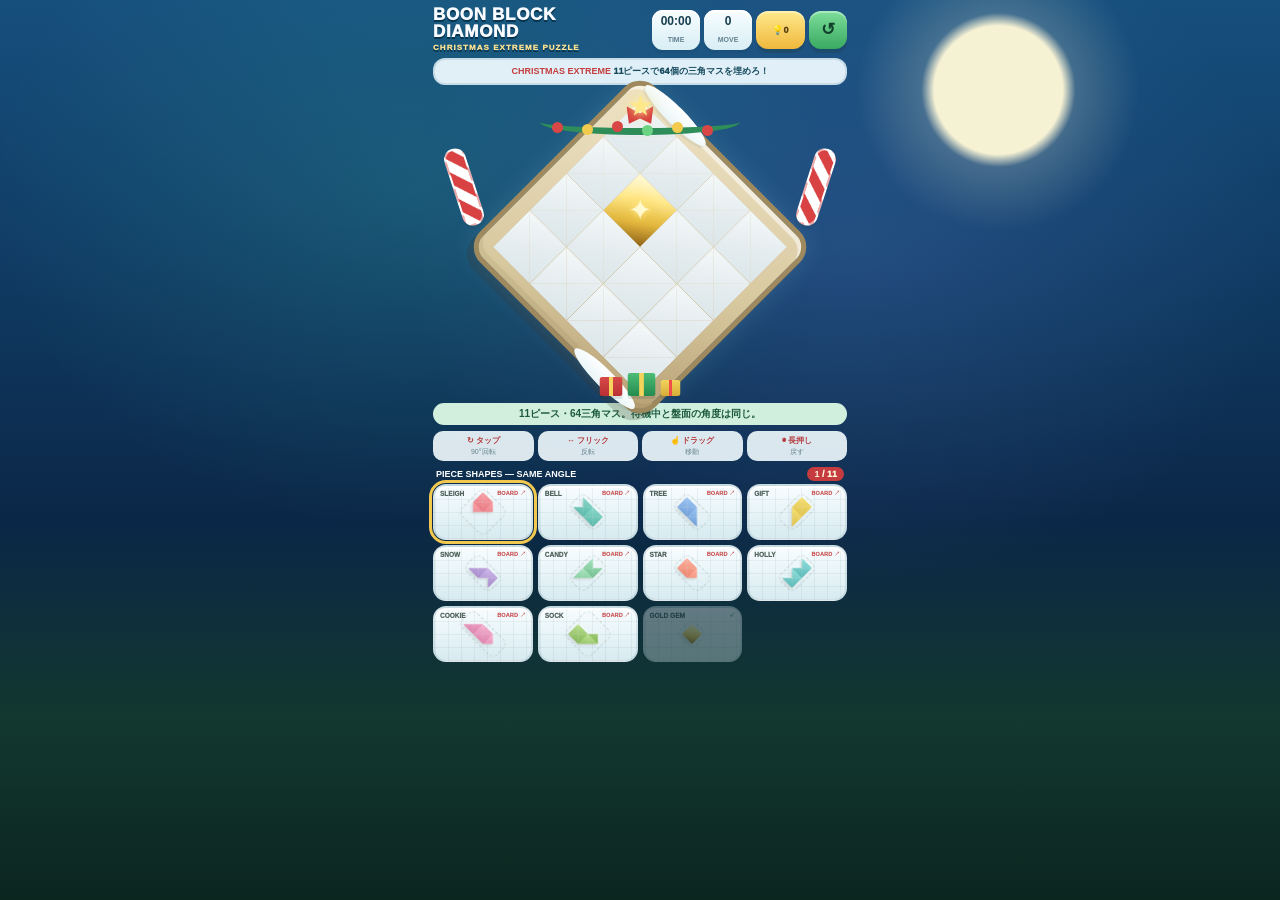
==== commit 2103d461: "Increase diamond puzzle to 11 pieces and match tray orientation to board" ====
--- a/boon-block-diamond/index.html
+++ b/boon-block-diamond/index.html
@@ -7,7 +7,7 @@
 <meta name="apple-mobile-web-app-capable" content="yes">
 <meta name="apple-mobile-web-app-status-bar-style" content="black-translucent">
 <title>BOON BLOCK DIAMOND — CHRISTMAS HARD</title>
-<!-- BOON BLOCK DIAMOND v3: reference-inspired readable physical puzzle / Christmas extreme -->
+<!-- BOON BLOCK DIAMOND v4: 11 pieces + tray angle matches board -->
 <style>
 :root{
  --bg1:#164f7c;--bg2:#0b2747;--green:#1d6543;--red:#d94443;--gold:#f4c94f;
@@ -17,6 +17,11 @@
  --c2:linear-gradient(145deg,#9ec6f4,#6e9ed7);
  --c3:linear-gradient(145deg,#f5df72,#dfc24d);
  --c4:linear-gradient(145deg,#cdb7ea,#a58acb);
+ --c5:linear-gradient(145deg,#a9e6bf,#71bd8f);
+ --c6:linear-gradient(145deg,#ffb29e,#e9826d);
+ --c7:linear-gradient(145deg,#93e1de,#58b7b5);
+ --c8:linear-gradient(145deg,#f6b5d1,#dc7fac);
+ --c9:linear-gradient(145deg,#b9df8d,#83b557);
  --core:linear-gradient(145deg,#fff7c9,#ffe578 34%,#e2b63e 68%,#8f6117);
 }
 *{box-sizing:border-box;-webkit-tap-highlight-color:transparent}
@@ -113,7 +118,7 @@
 .guide b{display:block;font-size:8px;color:#b4393b;margin-bottom:1px}
 .tray-head{display:flex;justify-content:space-between;align-items:center;color:#fff;font-size:9px;font-weight:1000;margin:2px 3px 3px;flex:0 0 auto}
 .tray-head span{background:#c63b3f;color:#fff8dc;padding:2px 7px;border-radius:999px}
-.tray{display:grid;grid-template-columns:repeat(2,1fr);grid-template-rows:repeat(3,58px);gap:6px;flex:0 0 auto}
+.tray{display:grid;grid-template-columns:repeat(4,1fr);grid-template-rows:repeat(3,56px);gap:5px;flex:0 0 auto}
 .piece{position:relative;border:2px solid rgba(76,116,130,.14);border-radius:13px;background:
  linear-gradient(90deg,rgba(70,112,126,.08) 1px,transparent 1px),
  linear-gradient(rgba(70,112,126,.08) 1px,transparent 1px),
@@ -121,11 +126,14 @@
  background-size:13px 13px,13px 13px,auto;
  box-shadow:inset 0 2px #fff,0 3px 0 rgba(30,64,76,.10);touch-action:none;overflow:hidden}
 .piece.selected{outline:3px solid #f2c84f;outline-offset:1px}.piece.placed{opacity:.36}
-.piece-name{position:absolute;left:7px;top:5px;font-size:8px;font-weight:1000;color:#52645d;z-index:3}
-.piece::after{content:"TOP ↑";position:absolute;right:7px;top:4px;font-size:7px;font-weight:1000;color:#c74445;opacity:.9;letter-spacing:.03em}
+.piece-name{position:absolute;left:5px;top:4px;font-size:6.5px;font-weight:1000;color:#52645d;z-index:3}
+.piece::after{content:"BOARD ↗";position:absolute;right:5px;top:4px;font-size:5.5px;font-weight:1000;color:#c74445;opacity:.88;letter-spacing:.02em}
 .piece.placed::after{content:"✓";color:#2b9e58}
+.mini-shell{
+ width:58px;height:40px;margin:auto;display:flex;align-items:center;justify-content:center;overflow:visible
+}
 .mini{
- position:relative;margin:auto;
+ position:relative;margin:auto;transform:rotate(45deg);
  filter:drop-shadow(0 2px 1px rgba(60,61,54,.18)) drop-shadow(0 0 1px rgba(255,255,255,.95))
 }
 .mini::after{
@@ -140,7 +148,7 @@
 .card{width:min(350px,100%);text-align:center;border-radius:26px;padding:24px;background:linear-gradient(#fafdff,#d9edf4);border:4px solid #d94a48;box-shadow:inset 0 4px #fff,0 12px 0 rgba(15,45,57,.14),0 25px 70px rgba(5,28,39,.35)}
 .card .star{font-size:62px;color:#f0c64c;text-shadow:0 0 12px #fff2ad,0 0 28px rgba(240,198,76,.7)}
 .card h2{margin:0;color:#bd3034;font-size:27px}.card p{color:#315f70;font-weight:900}.card button{width:100%;height:49px;border:0;border-radius:15px;background:linear-gradient(#70d98f,#33a35f);color:#123f29;font-weight:1000;box-shadow:inset 0 3px rgba(255,255,255,.35),0 5px 0 rgba(33,100,61,.24)}
-@media(max-width:360px){.diamond-stage{height:278px}.frame{width:218px;height:218px}.board{--cell:45px}.garland{width:174px}.tray{grid-template-rows:repeat(3,53px);gap:4px}.brand{font-size:15px}.stat{min-width:43px;padding:3px 4px}.mini{transform:scale(.88)}}
+@media(max-width:360px){.diamond-stage{height:278px}.frame{width:218px;height:218px}.board{--cell:45px}.garland{width:174px}.tray{grid-template-rows:repeat(3,51px);gap:4px}.brand{font-size:15px}.stat{min-width:43px;padding:3px 4px}.mini-shell{transform:scale(.88)}}
 </style>
 </head>
 <body>
@@ -155,33 +163,38 @@
    <button id="reset" class="iconbtn" type="button">↺</button>
   </div>
  </header>
- <div class="quest"><b>CHRISTMAS EXTREME</b> 64個の三角マスでダイヤの聖石板を埋めろ！</div>
+ <div class="quest"><b>CHRISTMAS EXTREME</b> 11ピースで64個の三角マスを埋めろ！</div>
  <section class="diamond-stage">
   <div class="frame"></div><div class="garland"></div><div class="bow"></div><div class="xmas-star-top">★</div>
   <div class="xmas-gifts" aria-hidden="true"><i></i><i></i><i></i></div>
   <div id="board" class="board" aria-label="三角セルのダイヤモンドパズル盤"></div>
  </section>
- <div id="msg" class="msg">64三角マス・全16ルート。GOLD GEM中央スタートは2ルート。</div>
+ <div id="msg" class="msg">11ピース・64三角マス。待機中と盤面の角度は同じ。</div>
  <div class="guide"><div><b>↻ タップ</b>90°回転</div><div><b>↔ フリック</b>反転</div><div><b>☝ ドラッグ</b>移動</div><div><b>◉ 長押し</b>戻す</div></div>
- <div class="tray-head"><strong>PIECE SHAPES</strong><span><b id="count">1</b> / 6</span></div>
+ <div class="tray-head"><strong>PIECE SHAPES — SAME ANGLE</strong><span><b id="count">1</b> / 11</span></div>
  <section id="tray" class="tray"></section>
 </main>
 <div id="dragvis" class="dragvis"></div>
 <div id="overlay" class="overlay"><div class="card"><div class="star">✦</div><h2>MERRY DIAMOND CHRISTMAS!</h2><p id="clearText"></p><button id="again" type="button">もういちど挑戦！</button></div></div>
-<script src="solutions.js?v=3"></script>
+<script src="solutions.js?v=4"></script>
 <script>
 (()=> {
 const defs={
- A:[[0,0,0],[0,0,1],[0,0,2],[0,0,3],[0,1,0],[0,1,1],[0,1,2],[0,1,3],[0,2,0],[0,2,1],[0,2,2],[0,2,3],[1,0,0]],
- B:[[0,1,0],[0,1,1],[0,1,2],[0,1,3],[1,0,0],[1,0,1],[1,0,2],[1,0,3],[1,1,0],[1,1,1],[1,1,2],[1,1,3]],
- C:[[0,0,1],[0,0,2],[0,0,3],[1,0,0],[1,0,1],[1,0,2],[1,0,3],[1,1,0],[1,1,1],[1,1,3]],
- D:[[0,0,0],[0,0,1],[0,0,2],[0,0,3],[0,1,0],[0,1,1],[0,1,2],[0,1,3],[1,1,0],[1,1,1],[1,1,2]],
- E:[[0,1,2],[1,0,0],[1,0,1],[1,0,2],[1,0,3],[1,1,0],[1,1,1],[1,1,2],[1,1,3],[1,2,0],[1,2,1],[1,2,2],[1,2,3],[1,3,3]],
+ A:[[0,0,0],[0,0,1],[0,0,2],[0,0,3],[0,1,3],[1,0,0]],
+ B:[[0,0,0],[0,0,1],[0,0,2],[0,1,0],[0,1,1],[0,1,2],[0,1,3]],
+ C:[[0,0,0],[0,0,1],[0,0,2],[0,0,3],[0,1,2],[0,1,3]],
+ D:[[0,0,0],[0,0,1],[0,0,2],[0,0,3],[1,0,0],[1,0,1]],
+ E:[[0,0,1],[0,0,2],[0,1,0],[0,1,1],[0,1,3]],
+ F:[[0,0,1],[0,0,2],[0,0,3],[1,0,0],[1,0,3]],
+ G:[[0,0,0],[0,0,1],[0,0,2],[0,0,3],[0,1,3]],
+ H:[[0,0,0],[0,0,1],[0,0,2],[1,0,0],[1,0,1],[1,0,2]],
+ I:[[0,0,1],[0,0,2],[0,1,0],[0,1,1],[0,1,2],[0,1,3],[0,2,3]],
+ J:[[0,1,2],[1,0,0],[1,0,1],[1,0,2],[1,0,3],[1,1,0],[1,1,3]],
  CORE:[[0,0,0],[0,0,1],[0,0,2],[0,0,3]]
 };
-const ids=["A","B","C","D","E","CORE"], names={A:"SLEIGH",B:"BELL",C:"TREE",D:"GIFT",E:"SNOW",CORE:"GOLD GEM"};
-const symbols={A:"A",B:"B",C:"C",D:"D",E:"E",CORE:"O"};
-const colors=["var(--c0)","var(--c1)","var(--c2)","var(--c3)","var(--c4)","var(--core)"];
+const ids=["A","B","C","D","E","F","G","H","I","J","CORE"], names={A:"SLEIGH",B:"BELL",C:"TREE",D:"GIFT",E:"SNOW",F:"CANDY",G:"STAR",H:"HOLLY",I:"COOKIE",J:"SOCK",CORE:"GOLD GEM"};
+const symbols={A:"A",B:"B",C:"C",D:"D",E:"E",F:"F",G:"G",H:"H",I:"I",J:"J",CORE:"O"};
+const colors=["var(--c0)","var(--c1)","var(--c2)","var(--c3)","var(--c4)","var(--c5)","var(--c6)","var(--c7)","var(--c8)","var(--c9)","var(--core)"];
 const SOL=window.BOON_DIAMOND_SOLUTIONS||[];
 const $=s=>document.querySelector(s),board=$("#board"),tray=$("#tray"),msg=$("#msg"),dragvis=$("#dragvis");
 const timeEl=$("#time"),movesEl=$("#moves"),countEl=$("#count"),hintCountEl=$("#hintCount"),overlay=$("#overlay"),clearText=$("#clearText");
@@ -239,8 +252,10 @@
  if(clearing)board.classList.add("clearing");else board.classList.remove("clearing")
 }
 function mini(shape,color){
- const b=bounds(shape),scale=24,wrap=document.createElement("div");wrap.className="mini";wrap.style.width=(b.w*scale)+"px";wrap.style.height=(b.h*scale)+"px";
- for(const [r,c,d] of shape){const x=document.createElement("span");x.className="mtri";x.dataset.d=d;x.style.width=scale+"px";x.style.height=scale+"px";x.style.left=(c*scale)+"px";x.style.top=(r*scale)+"px";x.style.background=color;wrap.appendChild(x)}return wrap
+ const b=bounds(shape),scale=14,shell=document.createElement("div"),wrap=document.createElement("div");
+ shell.className="mini-shell";wrap.className="mini";wrap.style.width=(b.w*scale)+"px";wrap.style.height=(b.h*scale)+"px";
+ for(const [r,c,d] of shape){const x=document.createElement("span");x.className="mtri";x.dataset.d=d;x.style.width=scale+"px";x.style.height=scale+"px";x.style.left=(c*scale)+"px";x.style.top=(r*scale)+"px";x.style.background=color;wrap.appendChild(x)}
+ shell.appendChild(wrap);return shell
 }
 function renderTray(){
  tray.innerHTML="";
@@ -314,11 +329,12 @@
 function reset(){
  clearInterval(timer);clearTimeout(longTimer);timer=null;start=0;moves=0;hints=0;clearing=false;gesture=null;drag=null;target=null;clearHint();
  timeEl.textContent="00:00";movesEl.textContent="0";hintCountEl.textContent="0";overlay.classList.remove("show");dragvis.classList.remove("show");
- ids.forEach(id=>{pieces[id].shape=norm(defs[id]);pieces[id].placed=null});pieces.CORE.placed=defs.CORE.map(([r,c,d])=>[r+1,c+1,d]);selected="A";render();setMsg("激ムズ：64三角マス / 全16ルート / GOLD GEM中央なら2ルート")
+ ids.forEach(id=>{pieces[id].shape=norm(defs[id]);pieces[id].placed=null});pieces.CORE.placed=defs.CORE.map(([r,c,d])=>[r+1,c+1,d]);selected="A";render();setMsg("11ピース・64三角マス / 全1,360ルート / GEM中央60ルート")
 }
 window.addEventListener("pointermove",move,{passive:false});window.addEventListener("pointerup",finish);window.addEventListener("pointercancel",e=>{if(gesture&&e.pointerId===gesture.pid){if(gesture.orig)pieces[gesture.id].placed=gesture.orig;gesture=null;drag=null;target=null;dragvis.classList.remove("show");render()}});
 $("#hint").onclick=useHint;$("#reset").onclick=reset;$("#again").onclick=reset;
 render();
+setMsg(SOL.length===1360?"11ピース・64三角マス。待機中と盤面の角度は同じ。":"ヒントDBを読み込めない",SOL.length===1360?"ok":"bad");
 })();
 </script>
 </body>
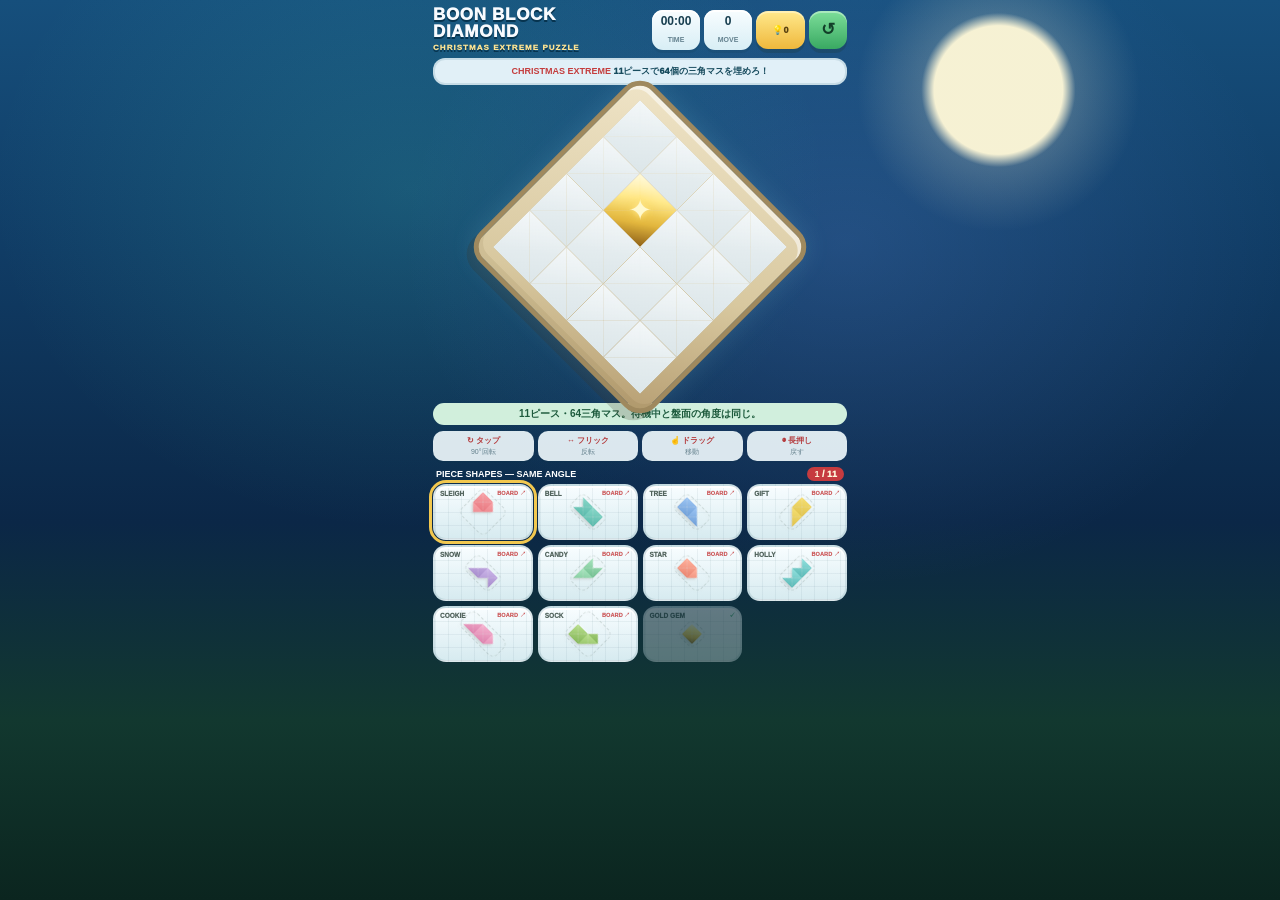
==== commit 6f4c4c9f: "Clarify hints and remove decorations from puzzle frame" ====
--- a/boon-block-diamond/index.html
+++ b/boon-block-diamond/index.html
@@ -7,7 +7,7 @@
 <meta name="apple-mobile-web-app-capable" content="yes">
 <meta name="apple-mobile-web-app-status-bar-style" content="black-translucent">
 <title>BOON BLOCK DIAMOND — CHRISTMAS HARD</title>
-<!-- BOON BLOCK DIAMOND v4: 11 pieces + tray angle matches board -->
+<!-- BOON BLOCK DIAMOND v5: clearer 3-step hints + clean puzzle frame -->
 <style>
 :root{
  --bg1:#164f7c;--bg2:#0b2747;--green:#1d6543;--red:#d94443;--gold:#f4c94f;
@@ -68,19 +68,7 @@
  border:5px solid #9f895e;
  box-shadow:inset 0 5px 0 rgba(255,255,255,.55),inset 0 -6px 0 rgba(113,87,42,.10),0 10px 0 rgba(61,48,28,.20),0 0 26px rgba(166,234,255,.14)
 }
-.frame::before,.frame::after{content:"";position:absolute;width:84px;height:18px;background:linear-gradient(#fff,#eaf5f7);border-radius:50%;box-shadow:0 3px 0 rgba(84,105,112,.09)}
-.frame::before{left:9px;top:-8px}.frame::after{right:9px;bottom:-8px}
-.garland{position:absolute;z-index:3;left:50%;top:20px;width:200px;height:26px;transform:translateX(-50%);border-bottom:7px solid #2e8d58;border-radius:0 0 60% 60%}
-.garland::before{content:"";position:absolute;left:12px;top:13px;width:11px;height:11px;border-radius:50%;background:#d84745;box-shadow:30px 2px #f2ca4e,60px -1px #d84745,90px 3px #6bd384,120px 0 #f2ca4e,150px 3px #d84745}
-.diamond-stage::before,.diamond-stage::after{content:"";position:absolute;z-index:1;top:58px;width:18px;height:76px;border-radius:16px;background:repeating-linear-gradient(45deg,#fff 0 10px,#d94243 10px 20px);border:2px solid rgba(255,255,255,.55);box-shadow:0 4px 0 rgba(30,57,66,.12)}
-.diamond-stage::before{left:20px;transform:rotate(-18deg)}
-.diamond-stage::after{right:20px;transform:rotate(18deg)}
-.xmas-star-top{position:absolute;z-index:6;left:50%;top:0;transform:translateX(-50%);font-size:25px;color:#ffe88a;text-shadow:0 0 8px #fff3b2,0 0 18px rgba(255,215,72,.75)}
-.xmas-gifts{position:absolute;z-index:3;bottom:8px;left:50%;transform:translateX(-50%);display:flex;gap:5px;align-items:end}
-.xmas-gifts i{display:block;width:23px;height:19px;border-radius:3px;background:linear-gradient(90deg,transparent 42%,#f5d45b 43% 57%,transparent 58%),linear-gradient(#d84a49,#b92f34);box-shadow:0 3px 0 rgba(23,54,64,.12)}
-.xmas-gifts i:nth-child(2){width:28px;height:23px;background:linear-gradient(90deg,transparent 42%,#f5d45b 43% 57%,transparent 58%),linear-gradient(#4dbd76,#258b50)}
-.xmas-gifts i:nth-child(3){width:20px;height:16px;background:linear-gradient(90deg,transparent 42%,#ef4c4a 43% 57%,transparent 58%),linear-gradient(#f3d35e,#d6ad36)}
-.bow{position:absolute;z-index:4;left:50%;top:17px;width:27px;height:20px;transform:translateX(-50%);background:#d4383c;clip-path:polygon(50% 35%,0 0,9% 88%,50% 62%,91% 88%,100% 0)}
+/* Keep the play frame clean: Christmas decoration lives outside the puzzle area. */
 .board{
  --cell:52px;position:absolute;left:50%;top:50%;width:calc(var(--cell)*4);height:calc(var(--cell)*4);
  transform:translate(-50%,-50%) rotate(45deg);touch-action:none;z-index:2
@@ -101,11 +89,19 @@
 .slot[data-d="2"],.ghost[data-d="2"]{clip-path:polygon(0 100%,100% 100%,50% 50%)}
 .slot[data-d="3"],.ghost[data-d="3"]{clip-path:polygon(0 0,50% 50%,0 100%)}
 .slot.filled{filter:drop-shadow(0 1px 1px rgba(48,55,58,.24)) drop-shadow(0 0 1px rgba(255,255,255,.9))}
-.slot.good{filter:drop-shadow(0 0 5px #61e9ff) brightness(1.1)}
-.slot.bad{filter:drop-shadow(0 0 6px #ff6c61) brightness(1.12)}
-.slot.focus{filter:drop-shadow(0 0 7px #ffe16c) brightness(1.18)}
-.ghost{z-index:8;opacity:.58;outline:0;filter:drop-shadow(0 0 6px rgba(255,227,109,.55))}
-.ghost.bad{filter:drop-shadow(0 0 7px rgba(255,91,78,.75));opacity:.48}
+.slot.good{filter:drop-shadow(0 0 5px #53dfff) brightness(1.12)}
+.slot.bad{filter:drop-shadow(0 0 7px #ff665b) brightness(1.15)}
+.slot.focus{filter:drop-shadow(0 0 9px #ffe15b) brightness(1.24)}
+.ghost{z-index:8;opacity:.72;outline:0;filter:drop-shadow(0 0 7px rgba(255,224,82,.78)) brightness(1.12)}
+.ghost.bad{filter:drop-shadow(0 0 8px rgba(255,91,78,.82));opacity:.52}
+.ghost.hint-exact{opacity:.84;filter:drop-shadow(0 0 4px #fff) drop-shadow(0 0 10px #ffd947);animation:hintExact .72s ease-in-out infinite alternate}
+@keyframes hintExact{from{filter:drop-shadow(0 0 3px #fff) drop-shadow(0 0 8px #ffd947);opacity:.68}to{filter:drop-shadow(0 0 7px #fff) drop-shadow(0 0 15px #ffd947);opacity:.96}}
+.hint-tag{
+ position:absolute;z-index:15;pointer-events:none;transform:translate(-50%,-50%) rotate(-45deg);
+ background:#fff5a8;color:#6e4b00;border:2px solid #e8b92f;border-radius:999px;
+ padding:4px 8px;font-size:9px;font-weight:1000;white-space:nowrap;
+ box-shadow:0 3px 0 rgba(98,67,9,.14),0 0 12px rgba(255,218,66,.42)
+}
 .core-star{position:absolute;z-index:9;display:flex;align-items:center;justify-content:center;width:var(--cell);height:var(--cell);font-size:29px;color:#fff9cd;text-shadow:0 0 6px #ffe894,0 0 15px rgba(255,210,65,.95);transform:rotate(-45deg);pointer-events:auto;touch-action:none}
 .board.clearing .slot.filled{background:linear-gradient(145deg,#fff7c9,#ffe578 34%,#e2b63e 68%,#8f6117)!important;animation:gold .48s ease-out forwards;animation-delay:var(--delay)}
 .board.clearing .core-star{animation:starburst .8s ease-out forwards}
@@ -126,6 +122,10 @@
  background-size:13px 13px,13px 13px,auto;
  box-shadow:inset 0 2px #fff,0 3px 0 rgba(30,64,76,.10);touch-action:none;overflow:hidden}
 .piece.selected{outline:3px solid #f2c84f;outline-offset:1px}.piece.placed{opacity:.36}
+.piece.hint-good{outline:3px solid #55dfff;outline-offset:1px}
+.piece.hint-bad{outline:3px solid #ff665b;outline-offset:1px;box-shadow:0 0 11px rgba(255,102,91,.34)}
+.piece.hint-focus{outline:4px solid #ffd942;outline-offset:1px;box-shadow:0 0 15px rgba(255,217,66,.55);animation:hintCard .72s ease-in-out infinite alternate}
+@keyframes hintCard{from{transform:scale(1)}to{transform:scale(1.045)}}
 .piece-name{position:absolute;left:5px;top:4px;font-size:6.5px;font-weight:1000;color:#52645d;z-index:3}
 .piece::after{content:"BOARD ↗";position:absolute;right:5px;top:4px;font-size:5.5px;font-weight:1000;color:#c74445;opacity:.88;letter-spacing:.02em}
 .piece.placed::after{content:"✓";color:#2b9e58}
@@ -148,7 +148,7 @@
 .card{width:min(350px,100%);text-align:center;border-radius:26px;padding:24px;background:linear-gradient(#fafdff,#d9edf4);border:4px solid #d94a48;box-shadow:inset 0 4px #fff,0 12px 0 rgba(15,45,57,.14),0 25px 70px rgba(5,28,39,.35)}
 .card .star{font-size:62px;color:#f0c64c;text-shadow:0 0 12px #fff2ad,0 0 28px rgba(240,198,76,.7)}
 .card h2{margin:0;color:#bd3034;font-size:27px}.card p{color:#315f70;font-weight:900}.card button{width:100%;height:49px;border:0;border-radius:15px;background:linear-gradient(#70d98f,#33a35f);color:#123f29;font-weight:1000;box-shadow:inset 0 3px rgba(255,255,255,.35),0 5px 0 rgba(33,100,61,.24)}
-@media(max-width:360px){.diamond-stage{height:278px}.frame{width:218px;height:218px}.board{--cell:45px}.garland{width:174px}.tray{grid-template-rows:repeat(3,51px);gap:4px}.brand{font-size:15px}.stat{min-width:43px;padding:3px 4px}.mini-shell{transform:scale(.88)}}
+@media(max-width:360px){.diamond-stage{height:278px}.frame{width:218px;height:218px}.board{--cell:45px}.tray{grid-template-rows:repeat(3,51px);gap:4px}.brand{font-size:15px}.stat{min-width:43px;padding:3px 4px}.mini-shell{transform:scale(.88)}}
 </style>
 </head>
 <body>
@@ -165,8 +165,7 @@
  </header>
  <div class="quest"><b>CHRISTMAS EXTREME</b> 11ピースで64個の三角マスを埋めろ！</div>
  <section class="diamond-stage">
-  <div class="frame"></div><div class="garland"></div><div class="bow"></div><div class="xmas-star-top">★</div>
-  <div class="xmas-gifts" aria-hidden="true"><i></i><i></i><i></i></div>
+  <div class="frame"></div>
   <div id="board" class="board" aria-label="三角セルのダイヤモンドパズル盤"></div>
  </section>
  <div id="msg" class="msg">11ピース・64三角マス。待機中と盤面の角度は同じ。</div>
@@ -176,7 +175,7 @@
 </main>
 <div id="dragvis" class="dragvis"></div>
 <div id="overlay" class="overlay"><div class="card"><div class="star">✦</div><h2>MERRY DIAMOND CHRISTMAS!</h2><p id="clearText"></p><button id="again" type="button">もういちど挑戦！</button></div></div>
-<script src="solutions.js?v=4"></script>
+<script src="solutions.js?v=5"></script>
 <script>
 (()=> {
 const defs={
@@ -247,7 +246,14 @@
   for(const [r,c,d] of cells){if(r<0||r>3||c<0||c>3)continue;const g=document.createElement("div");g.className="ghost"+(ok?"":" bad");triClip(g,d);g.style.left="calc(var(--cell) * "+c+")";g.style.top="calc(var(--cell) * "+r+")";g.style.background=colors[ids.indexOf(selected)];board.appendChild(g)}
  }
  if(hintPlan&&hintStage>=2&&hintPlan.cells){
-  for(const [r,c,d] of hintPlan.cells){const g=document.createElement("div");g.className="ghost";triClip(g,d);g.style.left="calc(var(--cell) * "+c+")";g.style.top="calc(var(--cell) * "+r+")";g.style.background=colors[ids.indexOf(hintPlan.focus)];board.appendChild(g)}
+  for(const [r,c,d] of hintPlan.cells){const g=document.createElement("div");g.className="ghost hint-exact";triClip(g,d);g.style.left="calc(var(--cell) * "+c+")";g.style.top="calc(var(--cell) * "+r+")";g.style.background=colors[ids.indexOf(hintPlan.focus)];board.appendChild(g)}
+  if(hintStage>=3){
+   const rs=hintPlan.cells.map(x=>x[0]),cs=hintPlan.cells.map(x=>x[1]),tag=document.createElement("div");
+   tag.className="hint-tag";tag.textContent="ここに！";
+   tag.style.left="calc(var(--cell) * "+((Math.min(...cs)+Math.max(...cs)+1)/2)+")";
+   tag.style.top="calc(var(--cell) * "+((Math.min(...rs)+Math.max(...rs)+1)/2)+")";
+   board.appendChild(tag)
+  }
  }
  if(clearing)board.classList.add("clearing");else board.classList.remove("clearing")
 }
@@ -260,6 +266,11 @@
 function renderTray(){
  tray.innerHTML="";
  ids.forEach((id,i)=>{const b=document.createElement("button");b.type="button";b.className="piece"+(id===selected?" selected":"")+(pieces[id].placed?" placed":"");
+  if(hintPlan&&hintStage>=1){
+   if(hintPlan.good.includes(id))b.classList.add("hint-good");
+   if(hintPlan.bad.includes(id))b.classList.add("hint-bad");
+   if(hintPlan.focus===id)b.classList.add("hint-focus")
+  }
   const n=document.createElement("span");n.className="piece-name";n.textContent=names[id];
   const m=mini(pieces[id].shape,colors[i]);
   b.appendChild(n);b.appendChild(m);
@@ -280,9 +291,18 @@
 }
 function useHint(){
  if(!SOL.length)return setMsg("ヒントDBを読み込めない","bad");
- if(!hintPlan||hintStage>=2){hintPlan=makeHint();hintStage=0}hintStage++;hints++;hintCountEl.textContent=hints;render();
- if(hintPlan.bad.length)setMsg(hintStage===1?"赤いピースを動かして道を戻そう":"黄色の場所に "+names[hintPlan.focus]+" を置こう","bad");
- else setMsg(hintStage===1?"水色はOK。次は "+names[hintPlan.focus]:"ここ！ "+names[hintPlan.focus]+" の正解候補","ok")
+ if(!hintPlan||hintStage>=3){hintPlan=makeHint();hintStage=0}
+ hintStage++;hints++;hintCountEl.textContent=hints;render();
+ const focus=hintPlan.focus?names[hintPlan.focus]:"次のピース";
+ if(hintPlan.bad.length){
+  if(hintStage===1)setMsg("① 赤いピースは今の場所が違うよ。まず動かそう","bad");
+  else if(hintStage===2)setMsg("② 黄色く光る "+focus+" を見て。盤面に置き場所を出したよ","bad");
+  else setMsg("③ "+focus+" を黄色い形と同じ向きにして「ここに！」へ重ねよう","bad")
+ }else{
+  if(hintStage===1)setMsg("① 次は "+focus+"。下の黄色いカードを選ぼう","ok");
+  else if(hintStage===2)setMsg("② 盤面の黄色い半透明が置き場所。形と向きもそのまま！","ok");
+  else setMsg("③ "+focus+" を黄色い形にピッタリ重ねればOK！","ok")
+ }
 }
 function clearHint(){hintPlan=null;hintStage=0}
 function transform(id,kind){
